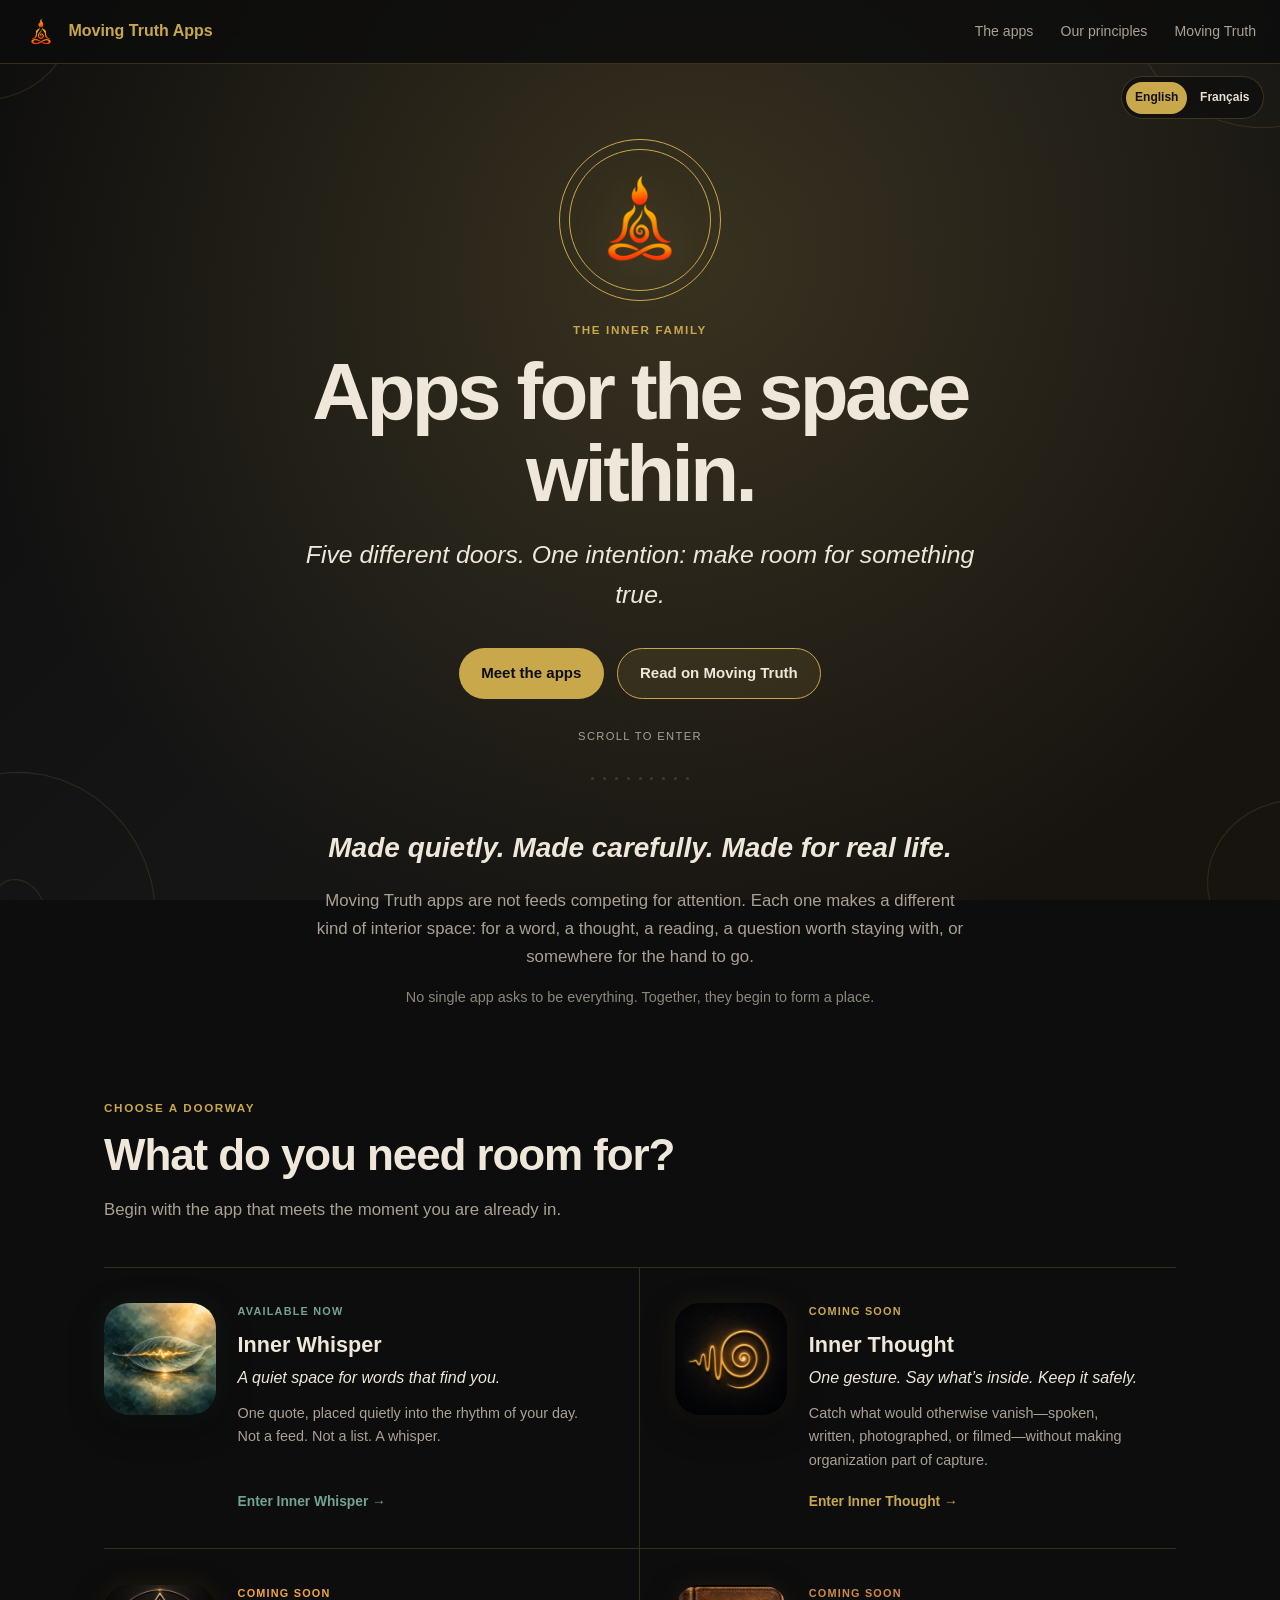
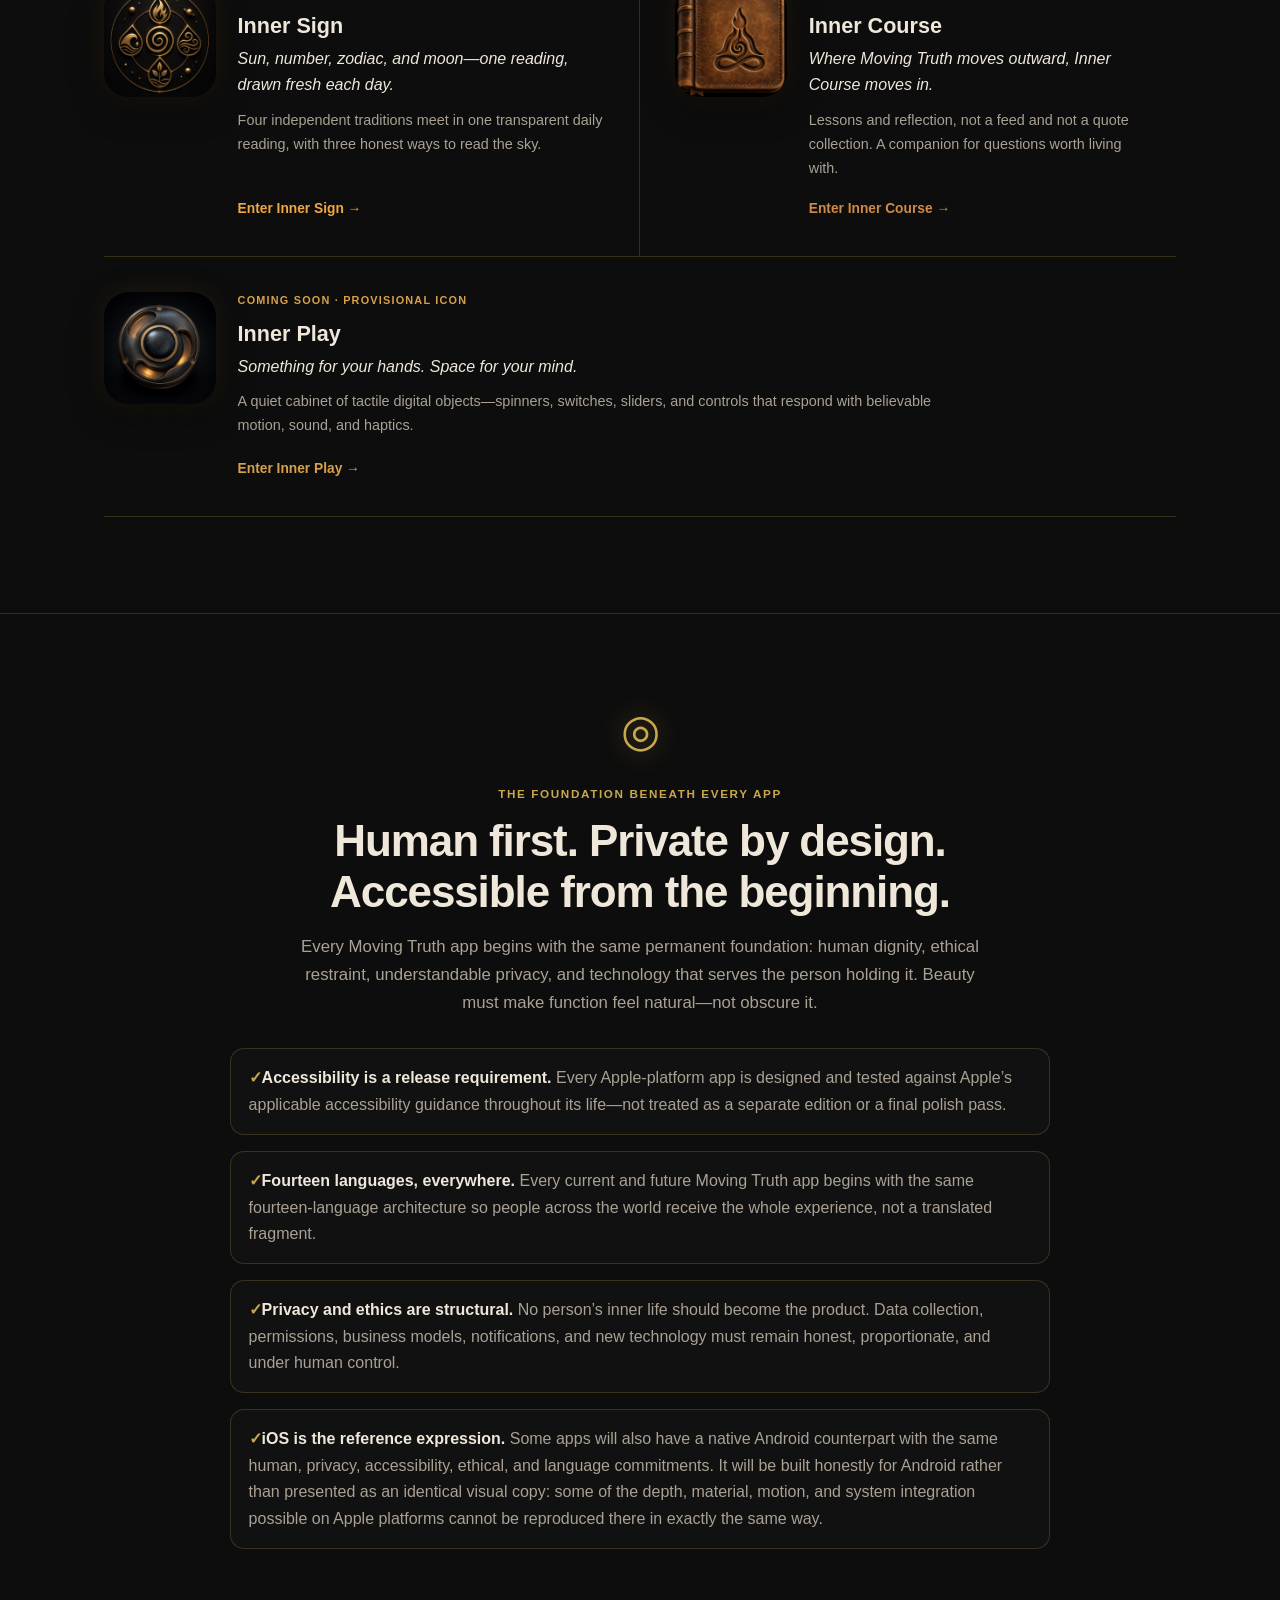
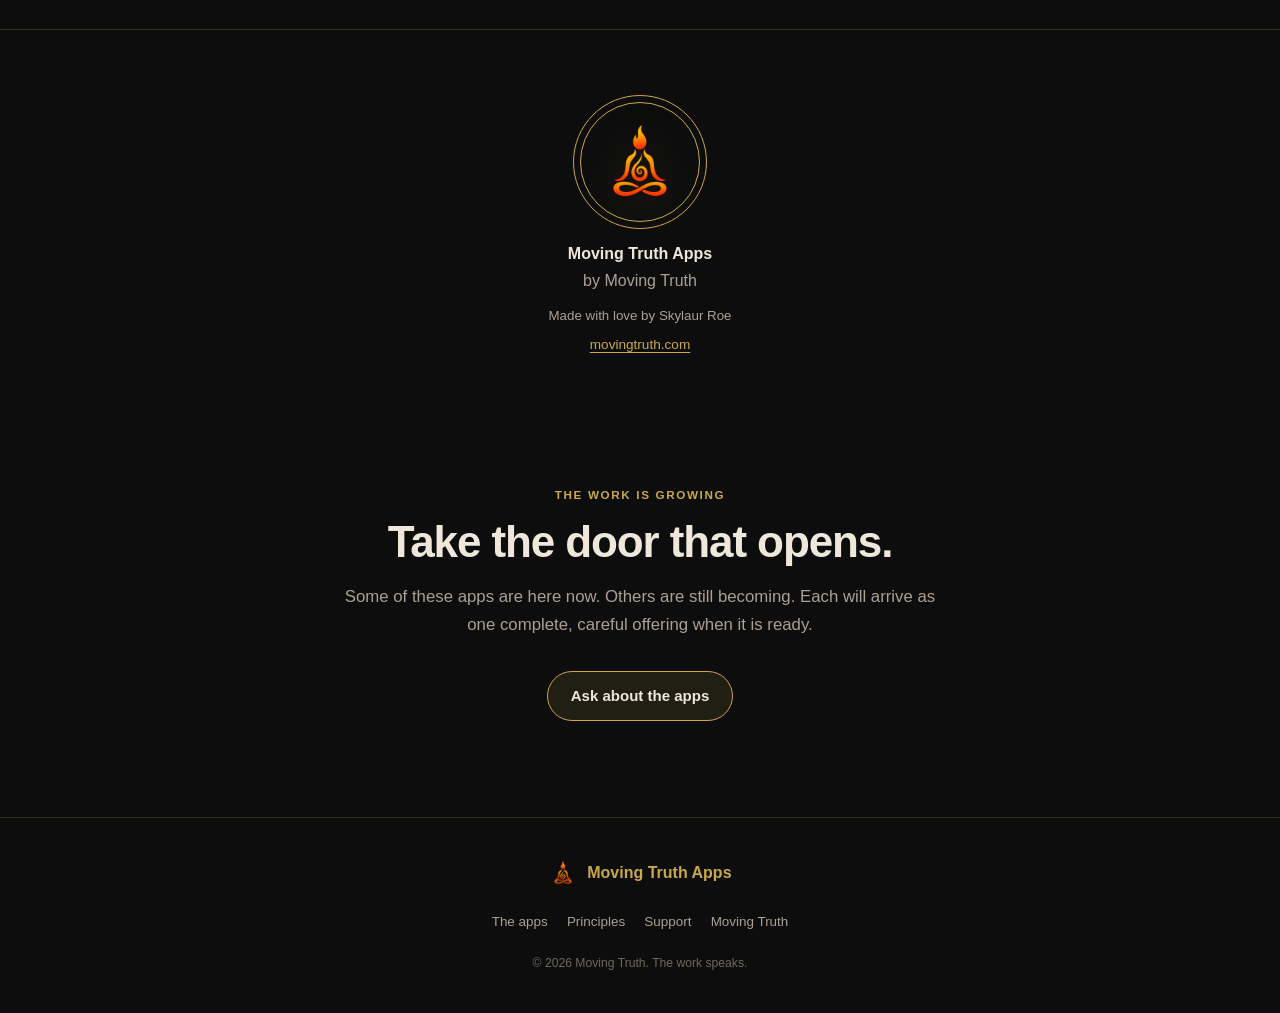
==== index.html @ 5ca853de "Move the language selector below navigation - remove the redundant visible Language label - place th" ====
<!DOCTYPE html>
<html lang="en">
<head>
  <meta charset="UTF-8">
  <meta name="viewport" content="width=device-width, initial-scale=1.0">
  <meta name="theme-color" content="#0D0D0D">
  <meta name="description" content="The Inner family of apps by Moving Truth: quiet, private, accessible spaces for reflection, creativity, perspective, sensory play, and self-knowledge.">
  <meta property="og:title" content="Moving Truth Apps">
  <meta property="og:description" content="Made for the space within.">
  <meta property="og:type" content="website">
  <meta property="og:url" content="https://apps.movingtruth.com/">
  <meta property="og:image" content="https://apps.movingtruth.com/assets/moving-truth-logo.png">
  <meta name="twitter:card" content="summary">
  <title>Moving Truth Apps — Made for the space within</title>
  <link rel="icon" type="image/png" href="assets/moving-truth-logo.png">
  <link rel="apple-touch-icon" href="assets/moving-truth-logo.png">
  <link rel="stylesheet" href="styles.css">
  <script src="site.js" defer></script>





















<!-- family-localization-meta:start -->
<link rel="canonical" href="https://apps.movingtruth.com/">
<link rel="alternate" hreflang="en" href="https://apps.movingtruth.com/">
<link rel="alternate" hreflang="fr" href="https://apps.movingtruth.com/fr/">
<link rel="alternate" hreflang="x-default" href="https://apps.movingtruth.com/">
<!-- family-localization-meta:end -->

<!-- family-localization-style:start -->
<style>
  .family-language{position:absolute;z-index:900;inset-block-start:4.75rem;inset-inline-end:1rem;display:flex;align-items:center;gap:.25rem;padding:.3rem;border:1px solid rgba(201,168,76,.24);border-radius:999px;background:rgba(13,13,13,.72);color:#e8e0d0;font:600 .75rem/1.2 -apple-system,BlinkMacSystemFont,"Segoe UI",sans-serif;backdrop-filter:blur(12px)}
  .family-language a{min-block-size:2rem;display:inline-flex;align-items:center;padding:0 .55rem;border-radius:999px;color:inherit;text-decoration:none}
  .family-language a:hover,.family-language a:focus-visible{background:rgba(201,168,76,.16);outline:2px solid transparent}
  .family-language a[aria-current="page"]{background:#c9a84c;color:#111}
  .language-suggestion{position:fixed;z-index:1100;inset-inline:50%;inset-block-end:1rem;transform:translateX(-50%);inline-size:min(calc(100% - 2rem),42rem);display:flex;align-items:center;justify-content:center;gap:.7rem;flex-wrap:wrap;padding:.8rem 1rem;border:1px solid rgba(201,168,76,.42);border-radius:16px;background:rgba(13,13,13,.96);color:#e8e0d0;font:600 .88rem/1.4 -apple-system,BlinkMacSystemFont,"Segoe UI",sans-serif;box-shadow:0 16px 45px rgba(0,0,0,.42);backdrop-filter:blur(16px)}
  .language-suggestion p{margin:0;color:#e8e0d0}
  .language-suggestion a,.language-suggestion button{min-block-size:2.35rem;display:inline-flex;align-items:center;padding:0 .8rem;border:1px solid rgba(201,168,76,.5);border-radius:999px;background:transparent;color:#e8e0d0;font:inherit;text-decoration:none;cursor:pointer}
  .language-suggestion a{background:#c9a84c;color:#111}
  .language-suggestion a:focus-visible,.language-suggestion button:focus-visible{outline:2px solid #f1d47a;outline-offset:2px}
  @media (max-width:700px){.family-language{inset-block-start:4.8rem;inset-inline-end:.75rem}}
</style>
<!-- family-localization-style:end -->
<!-- family-localization-script:start -->
<script src="localization/language-preference.js" defer></script>
<!-- family-localization-script:end -->
</head>
<body>
<!-- family-localization:start -->
<nav class="family-language" aria-label="Language">
  <a href="https://apps.movingtruth.com/" lang="en" data-language-choice="en" aria-current="page">English</a>
  <a href="https://apps.movingtruth.com/fr/" lang="fr" data-language-choice="fr">Français</a>
</nav>
<!-- family-localization:end -->
  <a class="skip-link" href="#main-content">Skip to main content</a>

  <div class="living-canvas" aria-hidden="true">
    <div class="living-canvas__gradient"></div>
    <div class="living-canvas__glow"></div>
    <div class="living-canvas__motes" id="motes"></div>
    <svg class="living-canvas__corners" id="corner-spirals"></svg>
  </div>

  <header class="site-nav" role="banner">
    <a class="site-nav__brand" href="#top" aria-label="Moving Truth Apps home">
      <img src="assets/moving-truth-logo.png" alt="">
      <span>Moving Truth Apps</span>
    </a>
    <button class="site-nav__toggle" type="button" aria-expanded="false" aria-controls="site-links">
      <span class="sr-only">Open navigation</span>
      <span aria-hidden="true"></span><span aria-hidden="true"></span><span aria-hidden="true"></span>
    </button>
    <nav aria-label="Main navigation">
      <ul class="site-nav__links" id="site-links">
        <li><a href="#apps">The apps</a></li>
        <li><a href="#principles">Our principles</a></li>
        <li><a href="https://movingtruth.com">Moving Truth</a></li>
      </ul>
    </nav>
  </header>

  <main id="main-content">
    <section class="hero hero--hub" id="top" aria-labelledby="hero-title">
      <a class="hero__mark" href="https://movingtruth.com" aria-label="Visit Moving Truth">
        <img src="assets/moving-truth-logo.png" alt="Moving Truth logo">
      </a>
      <span class="hero__eyebrow">The Inner family</span>
      <h1 class="hero__name" id="hero-title">Apps for the space within.</h1>
      <p class="hero__promise">Five different doors. One intention: make room for something true.</p>
      <div class="hero__actions">
        <a class="button button--solid" href="#apps">Meet the apps</a>
        <a class="button button--outline" href="https://movingtruth.com/apps/">Read on Moving Truth</a>
      </div>
      <p class="hero__scroll" aria-hidden="true">scroll to enter</p>
    </section>

    <div class="dot-row" aria-hidden="true">
      <span></span><span></span><span></span><span></span><span></span><span></span><span></span><span></span><span></span>
    </div>

    <section class="intro" aria-labelledby="family-title">
      <h2 id="family-title">Made quietly. Made carefully. Made for real life.</h2>
      <p>Moving Truth apps are not feeds competing for attention. Each one makes a different kind of interior space: for a word, a thought, a reading, a question worth staying with, or somewhere for the hand to go.</p>
      <p class="intro__trust">No single app asks to be everything. Together, they begin to form a place.</p>
    </section>

    <section class="app-family" id="apps" aria-labelledby="apps-title">
      <div class="section-heading">
        <span class="eyebrow">Choose a doorway</span>
        <h2 id="apps-title">What do you need room for?</h2>
        <p>Begin with the app that meets the moment you are already in.</p>
      </div>

      <div class="app-grid">
        <a class="app-card" style="--card-rgb: 113, 164, 151" href="https://inner-whisper.movingtruth.com">
          <img class="app-card__icon" src="assets/inner-whisper.png" alt="Inner Whisper app icon: a luminous leaf holding a golden waveform">
          <div class="app-card__body">
            <span class="app-card__status">Available now</span>
            <h3>Inner Whisper</h3>
            <p class="app-card__tagline">A quiet space for words that find you.</p>
            <p class="app-card__copy">One quote, placed quietly into the rhythm of your day. Not a feed. Not a list. A whisper.</p>
            <span class="app-card__cta">Enter Inner Whisper →</span>
          </div>
        </a>

        <a class="app-card" style="--card-rgb: 201, 168, 76" href="https://inner-thought.movingtruth.com">
          <img class="app-card__icon" src="assets/inner-thought.png" alt="Inner Thought app icon: a golden waveform flowing into a spiral">
          <div class="app-card__body">
            <span class="app-card__status">Coming soon</span>
            <h3>Inner Thought</h3>
            <p class="app-card__tagline">One gesture. Say what&rsquo;s inside. Keep it safely.</p>
            <p class="app-card__copy">Catch what would otherwise vanish—spoken, written, photographed, or filmed—without making organization part of capture.</p>
            <span class="app-card__cta">Enter Inner Thought →</span>
          </div>
        </a>

        <a class="app-card" style="--card-rgb: 242, 166, 67" href="https://inner-sign.movingtruth.com">
          <img class="app-card__icon" src="assets/inner-sign.png" alt="Inner Sign app icon: four golden elemental symbols surrounding a central spiral on a dark field">
          <div class="app-card__body">
            <span class="app-card__status">Coming soon</span>
            <h3>Inner Sign</h3>
            <p class="app-card__tagline">Sun, number, zodiac, and moon—one reading, drawn fresh each day.</p>
            <p class="app-card__copy">Four independent traditions meet in one transparent daily reading, with three honest ways to read the sky.</p>
            <span class="app-card__cta">Enter Inner Sign →</span>
          </div>
        </a>

        <a class="app-card" style="--card-rgb: 207, 138, 71" href="https://inner-course.movingtruth.com">
          <img class="app-card__icon" src="assets/inner-course.png" alt="Inner Course app icon: a worn leather book embossed with the Moving Truth symbol">
          <div class="app-card__body">
            <span class="app-card__status">Coming soon</span>
            <h3>Inner Course</h3>
            <p class="app-card__tagline">Where Moving Truth moves outward, Inner Course moves in.</p>
            <p class="app-card__copy">Lessons and reflection, not a feed and not a quote collection. A companion for questions worth living with.</p>
            <span class="app-card__cta">Enter Inner Course →</span>
          </div>
        </a>

        <a class="app-card" style="--card-rgb: 215, 161, 75" href="https://inner-play.movingtruth.com">
          <img class="app-card__icon" src="assets/inner-play-placeholder.png" alt="Provisional Inner Play icon: a dark metal kinetic dial glowing warmly from within">
          <div class="app-card__body">
            <span class="app-card__status">Coming soon · provisional icon</span>
            <h3>Inner Play</h3>
            <p class="app-card__tagline">Something for your hands. Space for your mind.</p>
            <p class="app-card__copy">A quiet cabinet of tactile digital objects—spinners, switches, sliders, and controls that respond with believable motion, sound, and haptics.</p>
            <span class="app-card__cta">Enter Inner Play →</span>
          </div>
        </a>
      </div>
    </section>

    <section class="statement statement--bordered" id="principles" aria-labelledby="principles-title">
      <span class="statement__symbol" aria-hidden="true">◎</span>
      <span class="eyebrow">The foundation beneath every app</span>
      <h2 id="principles-title">Human first. Private by design. Accessible from the beginning.</h2>
      <p>Every Moving Truth app begins with the same permanent foundation: human dignity, ethical restraint, understandable privacy, and technology that serves the person holding it. Beauty must make function feel natural—not obscure it.</p>
      <ul class="truth-list commitment-list">
        <li><strong>Accessibility is a release requirement.</strong> Every Apple-platform app is designed and tested against Apple&rsquo;s applicable accessibility guidance throughout its life—not treated as a separate edition or a final polish pass.</li>
        <li><strong>Fourteen languages, everywhere.</strong> Every current and future Moving Truth app begins with the same fourteen-language architecture so people across the world receive the whole experience, not a translated fragment.</li>
        <li><strong>Privacy and ethics are structural.</strong> No person&rsquo;s inner life should become the product. Data collection, permissions, business models, notifications, and new technology must remain honest, proportionate, and under human control.</li>
        <li><strong>iOS is the reference expression.</strong> Some apps will also have a native Android counterpart with the same human, privacy, accessibility, ethical, and language commitments. It will be built honestly for Android rather than presented as an identical visual copy: some of the depth, material, motion, and system integration possible on Apple platforms cannot be reproduced there in exactly the same way.</li>
      </ul>
    </section>

    <section class="moving-truth" aria-label="About Moving Truth">
      <a class="moving-truth__ring" href="https://movingtruth.com" aria-label="Moving Truth. Opens movingtruth.com">
        <img src="assets/moving-truth-logo.png" alt="Moving Truth logo">
      </a>
      <strong>Moving Truth Apps</strong>
      <span>by Moving Truth</span>
      <small>Made with love by Skylaur Roe</small>
      <a href="https://movingtruth.com">movingtruth.com</a>
    </section>

    <section class="closing" aria-labelledby="closing-title">
      <span class="eyebrow">The work is growing</span>
      <h2 id="closing-title">Take the door that opens.</h2>
      <p>Some of these apps are here now. Others are still becoming. Each will arrive as one complete, careful offering when it is ready.</p>
      <a class="button button--outline" href="mailto:support@movingtruth.com?subject=Moving%20Truth%20Apps">Ask about the apps</a>
    </section>
  </main>

  <footer>
    <div class="footer__brand"><img src="assets/moving-truth-logo.png" alt=""><strong>Moving Truth Apps</strong></div>
    <nav aria-label="Footer navigation">
      <ul>
        <li><a href="#apps">The apps</a></li>
        <li><a href="#principles">Principles</a></li>
        <li><a href="mailto:support@movingtruth.com">Support</a></li>
        <li><a href="https://movingtruth.com">Moving Truth</a></li>
      </ul>
    </nav>
    <p>&copy; 2026 Moving Truth. The work speaks.</p>
  </footer>
</body>
</html>
---- styles.css ----
*, *::before, *::after { box-sizing: border-box; margin: 0; padding: 0; }

:root {
  color-scheme: dark;
  --bg: #0d0d0d;
  --bg-warm: #17130e;
  --gold: #c9a84c;
  --gold-dim: #9a7a30;
  --cream: #eee7da;
  --taupe: #aaa194;
  --separator: rgba(201, 168, 76, 0.22);
  --content: 700px;
  --wide: 1120px;
  --accent: var(--gold);
  --accent-rgb: 201, 168, 76;
}

html { scroll-behavior: smooth; }
body {
  min-height: 100%;
  overflow-x: hidden;
  background: var(--bg);
  color: var(--cream);
  font-family: -apple-system, BlinkMacSystemFont, "Segoe UI", sans-serif;
  line-height: 1.65;
  -webkit-font-smoothing: antialiased;
}
body.sign { --accent: #f2a643; --accent-rgb: 242, 166, 67; --bg-warm: #101729; --separator: rgba(242, 166, 67, 0.24); }
body.course { --accent: #cf8a47; --accent-rgb: 207, 138, 71; --bg-warm: #24150d; --separator: rgba(207, 138, 71, 0.25); }

a { color: var(--accent); text-underline-offset: .2em; }
a:hover { color: var(--cream); }
a:focus-visible, button:focus-visible { outline: 3px solid var(--accent); outline-offset: 5px; }
img { max-width: 100%; }
.sr-only { position: absolute; width: 1px; height: 1px; overflow: hidden; clip: rect(0, 0, 0, 0); clip-path: inset(50%); white-space: nowrap; }
.skip-link { position: fixed; z-index: 1000; left: 1rem; top: -5rem; padding: .7rem 1rem; background: var(--cream); color: var(--bg); border-radius: .5rem; }
.skip-link:focus { top: 1rem; }

.living-canvas { position: fixed; inset: 0; z-index: -1; overflow: hidden; background: var(--bg); }
.living-canvas__gradient { position: absolute; inset: 0; background: linear-gradient(135deg, var(--bg), #151515 48%, var(--bg-warm)); }
.living-canvas__glow { position: absolute; inset: -20%; background: radial-gradient(circle at 52% 34%, rgba(var(--accent-rgb), .2), transparent 58%); animation: breathe 7s ease-in-out infinite; }
.living-canvas__motes { position: absolute; inset: 0; }
.mote { position: absolute; bottom: -5%; border-radius: 50%; background: var(--accent); animation: rise linear infinite; }
.living-canvas__corners { position: absolute; inset: 0; width: 100%; height: 100%; }
.living-canvas__corners path { fill: none; stroke: var(--accent); stroke-width: 1.1; stroke-linecap: round; opacity: .15; }
@keyframes breathe { 0%,100% { opacity: .48; transform: scale(.98); } 50% { opacity: 1; transform: scale(1.03); } }
@keyframes rise { 0% { transform: translateY(0); opacity: 0; } 10%,85% { opacity: var(--mote-opacity); } 100% { transform: translateY(-120vh); opacity: 0; } }
@keyframes appear { from { opacity: 0; transform: translateY(18px); } to { opacity: 1; transform: none; } }

.site-nav { position: sticky; top: 0; z-index: 100; display: flex; align-items: center; justify-content: space-between; min-height: 64px; padding: .75rem 1.5rem; background: rgba(13,13,13,.84); backdrop-filter: blur(16px); -webkit-backdrop-filter: blur(16px); border-bottom: 1px solid var(--separator); }
.site-nav__brand { display: flex; align-items: center; gap: .65rem; color: var(--accent); font-weight: 700; text-decoration: none; }
.site-nav__brand img { width: 34px; height: 34px; border-radius: 8px; object-fit: cover; }
.site-nav__links { display: flex; gap: 1.7rem; list-style: none; }
.site-nav__links a { color: var(--taupe); font-size: .88rem; text-decoration: none; }
.site-nav__toggle { display: none; width: 44px; height: 44px; background: transparent; border: 0; align-items: center; justify-content: center; flex-direction: column; gap: 5px; }
.site-nav__toggle > span:not(.sr-only) { width: 23px; height: 2px; border-radius: 2px; background: var(--cream); }

.hero { min-height: calc(100svh - 64px); display: flex; flex-direction: column; align-items: center; justify-content: center; padding: 5rem 1.5rem 4rem; text-align: center; position: relative; }
.hero--hub { min-height: 78svh; }
.hero__mark { position: relative; width: 146px; height: 146px; display: grid; place-items: center; margin-bottom: 1.7rem; border-radius: 50%; }
.hero__mark::before, .hero__mark::after { content: ""; position: absolute; border-radius: 50%; border: 1.5px solid var(--accent); animation: ring 5.85s ease-in-out infinite; }
.hero__mark::before { inset: -8px; }
.hero__mark::after { inset: 2px; animation-delay: -.7s; }
.hero__mark img { width: 112px; height: 112px; object-fit: contain; filter: drop-shadow(0 8px 24px rgba(var(--accent-rgb), .2)); }
.hero__icon-wrap { width: 184px; height: 184px; display: grid; place-items: center; position: relative; margin-bottom: 1.7rem; }
.hero__icon-glow { position: absolute; inset: -14px; border-radius: 50%; background: radial-gradient(circle, rgba(var(--accent-rgb), .4), transparent 68%); filter: blur(13px); animation: breathe 6.5s ease-in-out infinite; }
.hero__icon { position: relative; width: 164px; height: 164px; object-fit: cover; border-radius: 37px; box-shadow: 0 14px 48px rgba(0,0,0,.58); animation: breathe 6.5s ease-in-out infinite; }
.hero__eyebrow, .eyebrow { display: block; margin-bottom: .75rem; color: var(--accent); font-size: .73rem; font-weight: 750; letter-spacing: .14em; text-transform: uppercase; }
.hero__name { max-width: 900px; font-size: clamp(2.25rem, 7vw, 5rem); line-height: 1.02; letter-spacing: -.045em; font-weight: 760; animation: appear .8s ease both; }
.hero__name--product { font-size: clamp(1.65rem, 5vw, 2.25rem); letter-spacing: .27em; margin-left: .27em; text-transform: uppercase; }
.hero__promise { max-width: 680px; margin: 1.25rem auto 2rem; color: var(--cream); font-size: clamp(1.15rem, 3vw, 1.55rem); font-style: italic; }
.hero__intro { max-width: 700px; margin: 1.2rem auto 2rem; color: var(--taupe); font-size: 1.05rem; }
.hero__actions { display: flex; flex-wrap: wrap; justify-content: center; gap: .8rem; }
.hero__scroll { position: absolute; bottom: 1.3rem; color: var(--taupe); font-size: .7rem; letter-spacing: .12em; text-transform: uppercase; }
@keyframes ring { 0%,100% { opacity: .3; transform: scale(.98); } 50% { opacity: .88; transform: scale(1.03); } }

.button { min-height: 48px; display: inline-flex; align-items: center; justify-content: center; padding: .75rem 1.4rem; border-radius: 999px; font-size: .94rem; font-weight: 700; text-decoration: none; }
.button--solid { background: var(--accent); color: #0d0d0d; }
.button--outline { color: var(--cream); border: 1.5px solid var(--accent); background: rgba(var(--accent-rgb), .11); }
.button--quiet { cursor: default; background: color-mix(in srgb, var(--accent) 72%, #5b4a27); color: #0d0d0d; }

.dot-row { display: flex; justify-content: center; gap: .55rem; padding: .7rem 1.5rem 2.8rem; }
.dot-row span { width: 3px; height: 3px; border-radius: 50%; background: var(--separator); }
.intro { max-width: var(--content); margin: 0 auto; padding: 0 1.5rem 4.5rem; text-align: center; }
.intro h2 { margin-bottom: 1rem; font-size: clamp(1.35rem, 3vw, 1.75rem); font-style: italic; font-weight: 580; }
.intro p { color: var(--taupe); font-size: 1.05rem; }
.intro__trust { margin-top: 1rem; font-size: .9rem !important; opacity: .82; }

.app-family { max-width: var(--wide); margin: 0 auto; padding: 1rem 1.5rem 6rem; }
.section-heading { max-width: 690px; margin-bottom: 2.7rem; }
.section-heading h2, .statement h2, .closing h2 { margin-bottom: 1rem; font-size: clamp(1.85rem, 5vw, 2.75rem); line-height: 1.16; letter-spacing: -.025em; }
.section-heading p, .statement > p, .closing p { color: var(--taupe); font-size: 1.05rem; }
.app-grid { display: grid; grid-template-columns: repeat(2, minmax(0, 1fr)); border-top: 1px solid var(--separator); }
.app-card { position: relative; display: grid; grid-template-columns: 112px 1fr; gap: 1.35rem; min-height: 260px; padding: 2.2rem 2.2rem 2.2rem 0; color: inherit; text-decoration: none; border-bottom: 1px solid var(--separator); transition: background .25s ease, transform .25s ease; }
.app-card:nth-child(odd) { border-right: 1px solid var(--separator); }
.app-card:nth-child(even) { padding-left: 2.2rem; }
.app-card:last-child:nth-child(odd) { grid-column: 1 / -1; border-right: 0; padding-right: 2.2rem; }
.app-card:last-child:nth-child(odd) .app-card__body { max-width: 720px; }
.app-card:hover { color: inherit; background: linear-gradient(120deg, rgba(var(--card-rgb), .1), transparent 72%); transform: translateY(-2px); }
.app-card__icon { width: 112px; height: 112px; border-radius: 25px; object-fit: cover; box-shadow: 0 10px 34px rgba(0,0,0,.46), 0 0 28px rgba(var(--card-rgb), .12); }
.app-card__body { display: flex; flex-direction: column; align-items: flex-start; }
.app-card__status { display: inline-flex; margin-bottom: .65rem; color: rgb(var(--card-rgb)); font-size: .68rem; font-weight: 800; letter-spacing: .11em; text-transform: uppercase; }
.app-card h3 { margin-bottom: .45rem; color: var(--cream); font-size: 1.35rem; line-height: 1.2; }
.app-card__tagline { margin-bottom: .65rem; color: var(--cream); font-style: italic; }
.app-card__copy { color: var(--taupe); font-size: .9rem; }
.app-card__cta { margin-top: auto; padding-top: 1.1rem; color: rgb(var(--card-rgb)); font-weight: 700; font-size: .86rem; }

.feature-flow { max-width: 880px; margin: 0 auto; padding: .5rem 1.5rem 4.5rem; }
.feature-flow__list { display: grid; grid-template-columns: repeat(5, 1fr); gap: 1.4rem; list-style: none; }
.feature-flow__list--four { grid-template-columns: repeat(4, 1fr); }
.feature-flow li { display: flex; flex-direction: column; align-items: center; gap: .65rem; text-align: center; }
.feature-flow li > span { display: grid; place-items: center; width: 56px; height: 56px; border-radius: 50%; color: var(--feature); font-size: 1.55rem; background: color-mix(in srgb, var(--feature) 14%, transparent); box-shadow: 0 0 20px color-mix(in srgb, var(--feature) 18%, transparent); }
.feature-flow strong { color: var(--taupe); font-size: .82rem; }

.statement { max-width: var(--content); margin: 0 auto; padding: 5rem 1.5rem; }
.statement--wide { max-width: var(--wide); }
.statement--bordered { max-width: none; border-block: 1px solid var(--separator); text-align: center; }
.statement--bordered > * { max-width: var(--content); margin-inline: auto; }
.statement__symbol { display: block; margin-bottom: 1rem; color: var(--accent); font-size: 2.8rem; text-shadow: 0 0 28px rgba(var(--accent-rgb), .46); }
.statement__note { margin-top: 1.2rem !important; font-size: .92rem !important; }
.truth-list { list-style: none; display: grid; gap: .75rem; margin-top: 2rem; }
.truth-list li { color: var(--taupe); }
.truth-list li::before { content: "✓"; color: var(--accent); font-weight: 800; margin-right: .7rem; }
.commitment-list { max-width: 820px; gap: 1rem; text-align: left; }
.commitment-list li { padding: 1rem 1.1rem; border: 1px solid var(--separator); border-radius: 14px; background: rgba(255,255,255,.018); line-height: 1.65; }
.commitment-list li::before { margin-inline-end: .45rem; margin-right: 0; }
.commitment-list strong { color: var(--cream); }
.capability-lines { display: grid; grid-template-columns: 1fr 1fr; margin-top: 2.5rem; border-top: 1px solid var(--separator); }
.capability-lines > div { display: flex; flex-direction: column; gap: .3rem; padding: 1.4rem 1rem 1.4rem 0; border-bottom: 1px solid var(--separator); }
.capability-lines > div:nth-child(odd) { border-right: 1px solid var(--separator); }
.capability-lines > div:nth-child(even) { padding-left: 1.4rem; }
.capability-lines strong { color: var(--cream); }
.capability-lines span { color: var(--taupe); font-size: .9rem; }
.step-line { display: grid; grid-template-columns: repeat(5, 1fr); margin-top: 2.5rem; border-block: 1px solid var(--separator); }
.step-line li { position: relative; min-height: 120px; display: flex; align-items: center; justify-content: center; padding: 1rem; color: var(--taupe); text-align: center; list-style: none; }
.step-line li:not(:last-child) { border-right: 1px solid var(--separator); }
.step-line li::after { content: ""; position: absolute; right: -3px; width: 5px; height: 5px; border-radius: 50%; background: var(--accent); }
.step-line li:last-child::after { display: none; }

.blessing { max-width: 660px; margin: 0 auto; padding: 2rem 1.5rem 4rem; text-align: center; }
.blessing h2 { margin-bottom: 1rem; font-size: 1.25rem; }
.blessing p { color: rgba(238,231,218,.84); font-style: italic; line-height: 1.9; }
.moving-truth { display: flex; flex-direction: column; align-items: center; padding: 4.5rem 1.5rem 3rem; text-align: center; }
.moving-truth__ring { position: relative; width: 120px; height: 120px; display: grid; place-items: center; margin-bottom: 1.2rem; border-radius: 50%; }
.moving-truth__ring::before, .moving-truth__ring::after { content: ""; position: absolute; border-radius: 50%; border: 1.5px solid var(--accent); animation: ring 5.85s ease-in-out infinite; }
.moving-truth__ring::before { inset: -7px; }
.moving-truth__ring::after { inset: 0; animation-delay: -.7s; }
.moving-truth__ring img { width: 94px; height: 94px; object-fit: contain; filter: drop-shadow(0 8px 22px rgba(var(--accent-rgb), .18)); }
.moving-truth > span, .moving-truth > small { color: var(--taupe); }
.moving-truth > small { margin-top: .7rem; }
.moving-truth > a:last-child { margin-top: .45rem; font-size: .85rem; }
.closing { max-width: 650px; margin: 0 auto; padding: 5rem 1.5rem 6rem; text-align: center; }
.closing p { margin-bottom: 2rem; }

footer { display: flex; flex-direction: column; align-items: center; gap: 1.2rem; padding: 2.5rem 1.5rem; border-top: 1px solid var(--separator); text-align: center; }
.footer__brand { display: flex; align-items: center; gap: .55rem; color: var(--accent); }
.footer__brand img { width: 30px; height: 30px; border-radius: 7px; object-fit: cover; }
footer ul { display: flex; flex-wrap: wrap; justify-content: center; gap: 1.2rem; list-style: none; }
footer a { color: var(--taupe); font-size: .84rem; text-decoration: none; }
footer p { color: var(--taupe); opacity: .62; font-size: .76rem; }

@media (max-width: 820px) {
  .app-grid { grid-template-columns: 1fr; }
  .app-card:nth-child(odd) { border-right: 0; }
  .app-card:nth-child(even) { padding-left: 0; }
  .step-line { grid-template-columns: 1fr; }
  .step-line li { min-height: auto; padding: 1.15rem; }
  .step-line li:not(:last-child) { border-right: 0; border-bottom: 1px solid var(--separator); }
  .step-line li::after { right: auto; bottom: -3px; }
}
@media (max-width: 700px) {
  .site-nav__toggle { display: flex; }
  .site-nav__links { display: none; position: absolute; inset: 64px 0 auto; flex-direction: column; gap: 0; padding: .6rem 0; background: rgba(13,13,13,.97); border-bottom: 1px solid var(--separator); }
  .site-nav__links[data-open="true"] { display: flex; }
  .site-nav__links a { display: block; min-height: 48px; padding: .8rem 1.5rem; }
  .feature-flow__list { grid-template-columns: repeat(2, 1fr); }
  .feature-flow__list--four { grid-template-columns: repeat(2, 1fr); }
  .feature-flow li:last-child { grid-column: 1 / -1; }
  .feature-flow__list--four li:last-child { grid-column: auto; }
  .hero__name { font-size: clamp(2.2rem, 13vw, 3.5rem); }
  .hero__name--product { font-size: clamp(1.45rem, 8vw, 2rem); }
}
@media (max-width: 540px) {
  .app-card { grid-template-columns: 82px 1fr; gap: 1rem; min-height: 0; padding: 1.7rem 0; }
  .app-card__icon { width: 82px; height: 82px; border-radius: 19px; }
  .capability-lines { grid-template-columns: 1fr; }
  .capability-lines > div:nth-child(odd) { border-right: 0; }
  .capability-lines > div:nth-child(even) { padding-left: 0; }
  .hero__icon-wrap { width: 156px; height: 156px; }
  .hero__icon { width: 142px; height: 142px; border-radius: 32px; }
}
@media (prefers-reduced-motion: reduce) {
  html { scroll-behavior: auto; }
  *, *::before, *::after { animation-duration: .01ms !important; animation-iteration-count: 1 !important; transition-duration: .01ms !important; }
  .mote { display: none; }
}
@media (prefers-contrast: more) {
  :root { --taupe: #ddd6ca; --separator: rgba(238,231,218,.52); --gold: #f0cf70; }
}
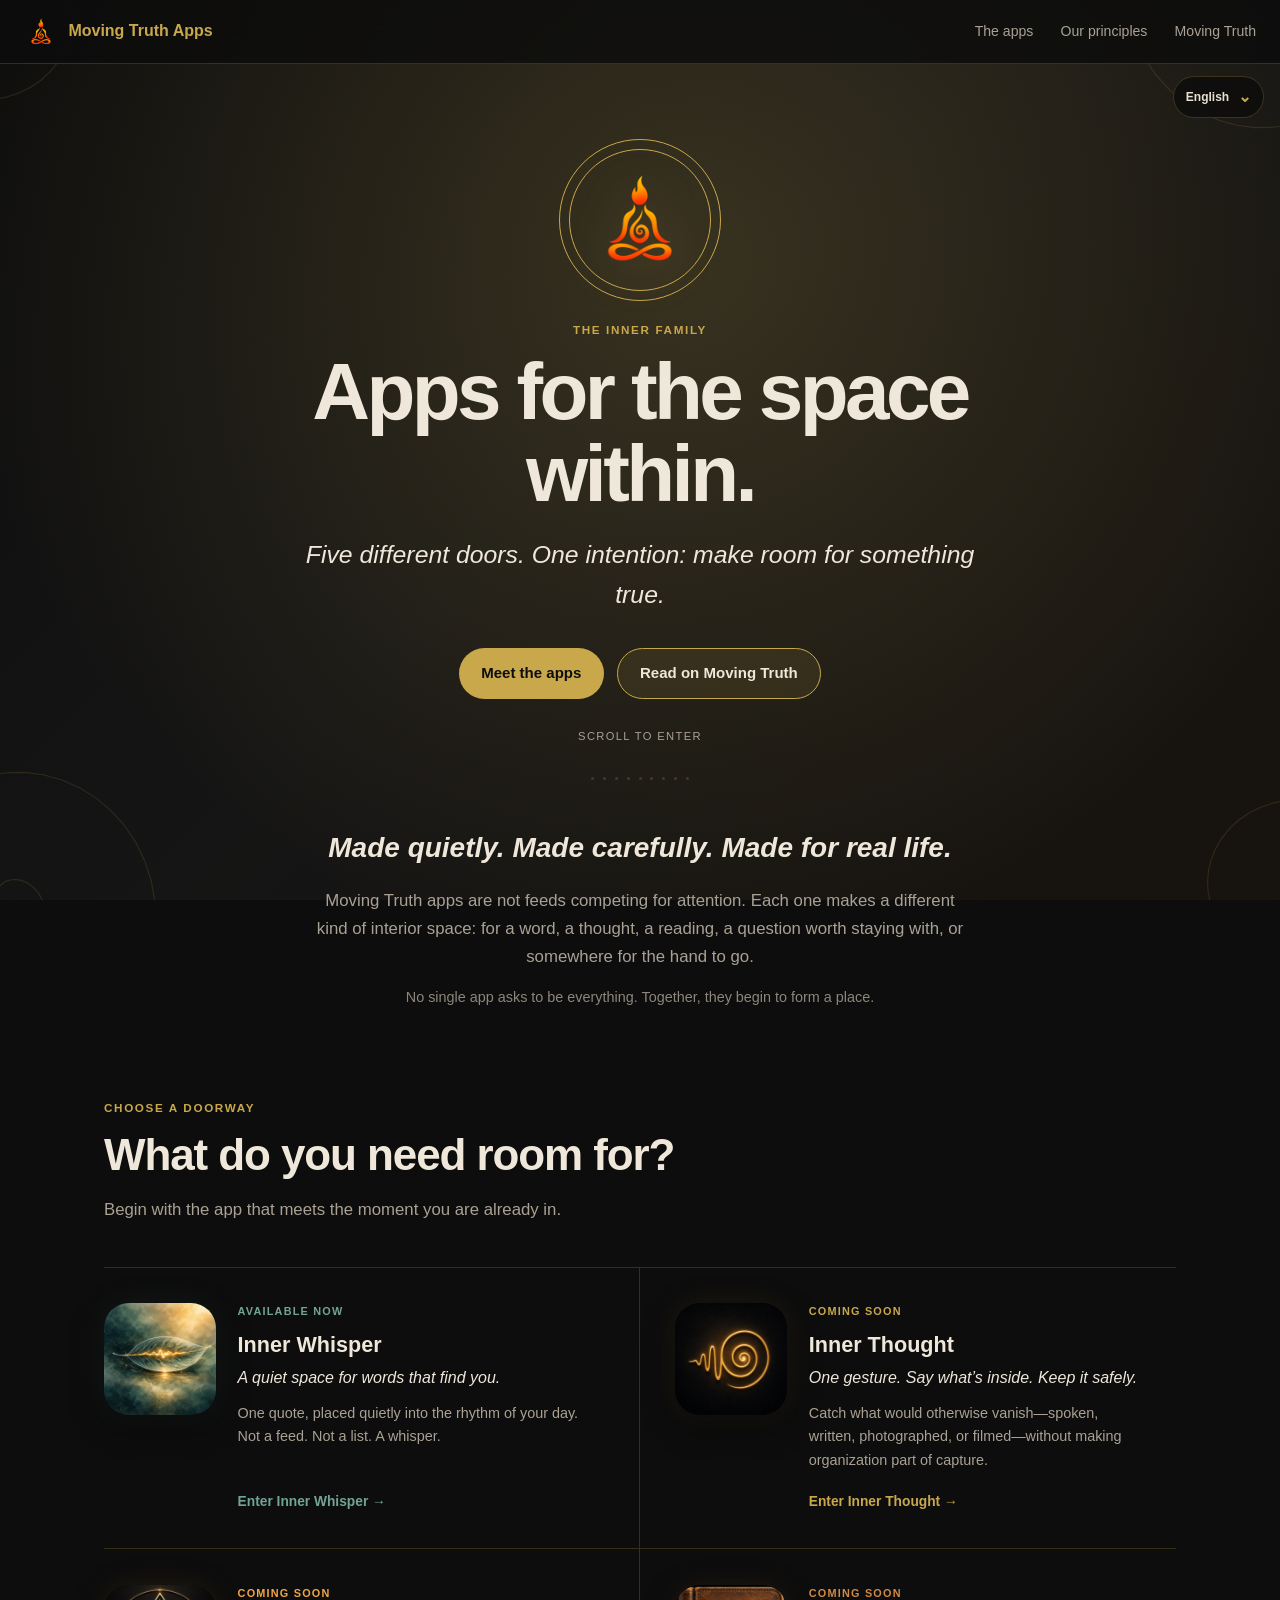
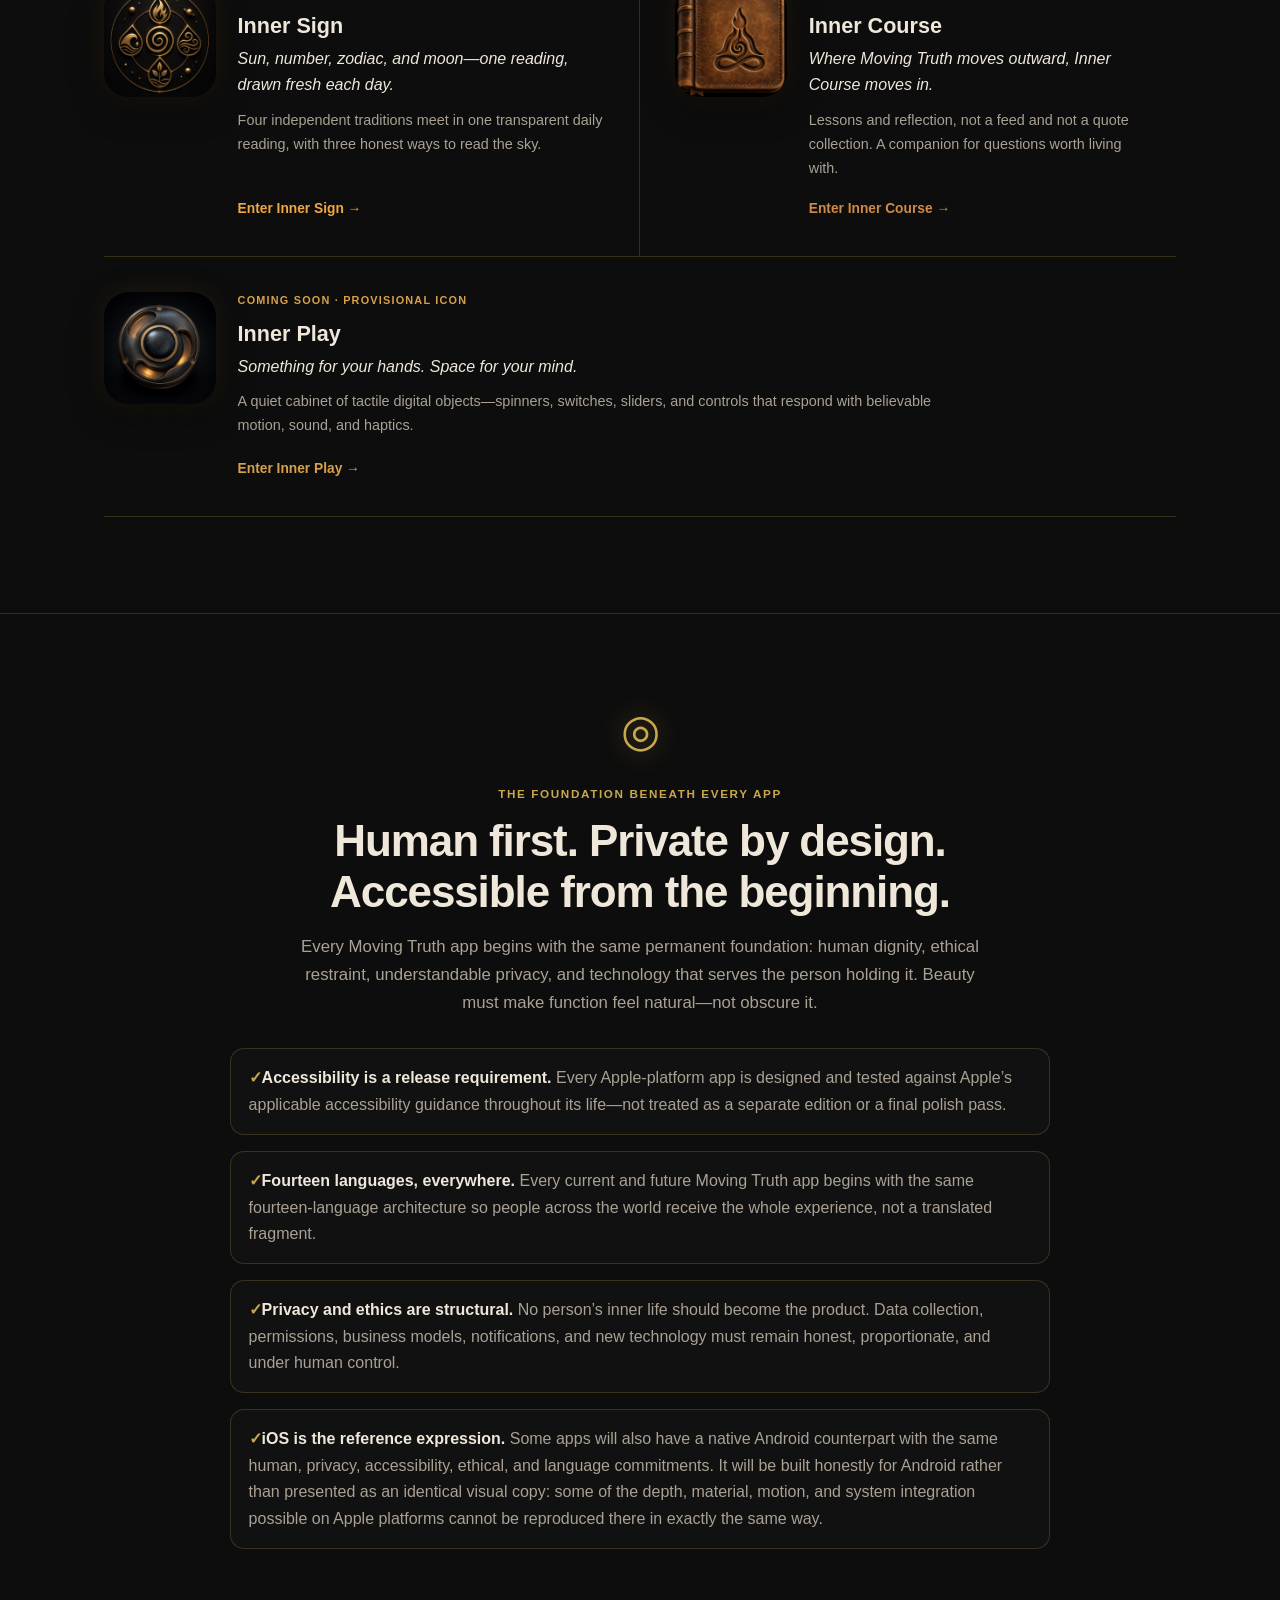
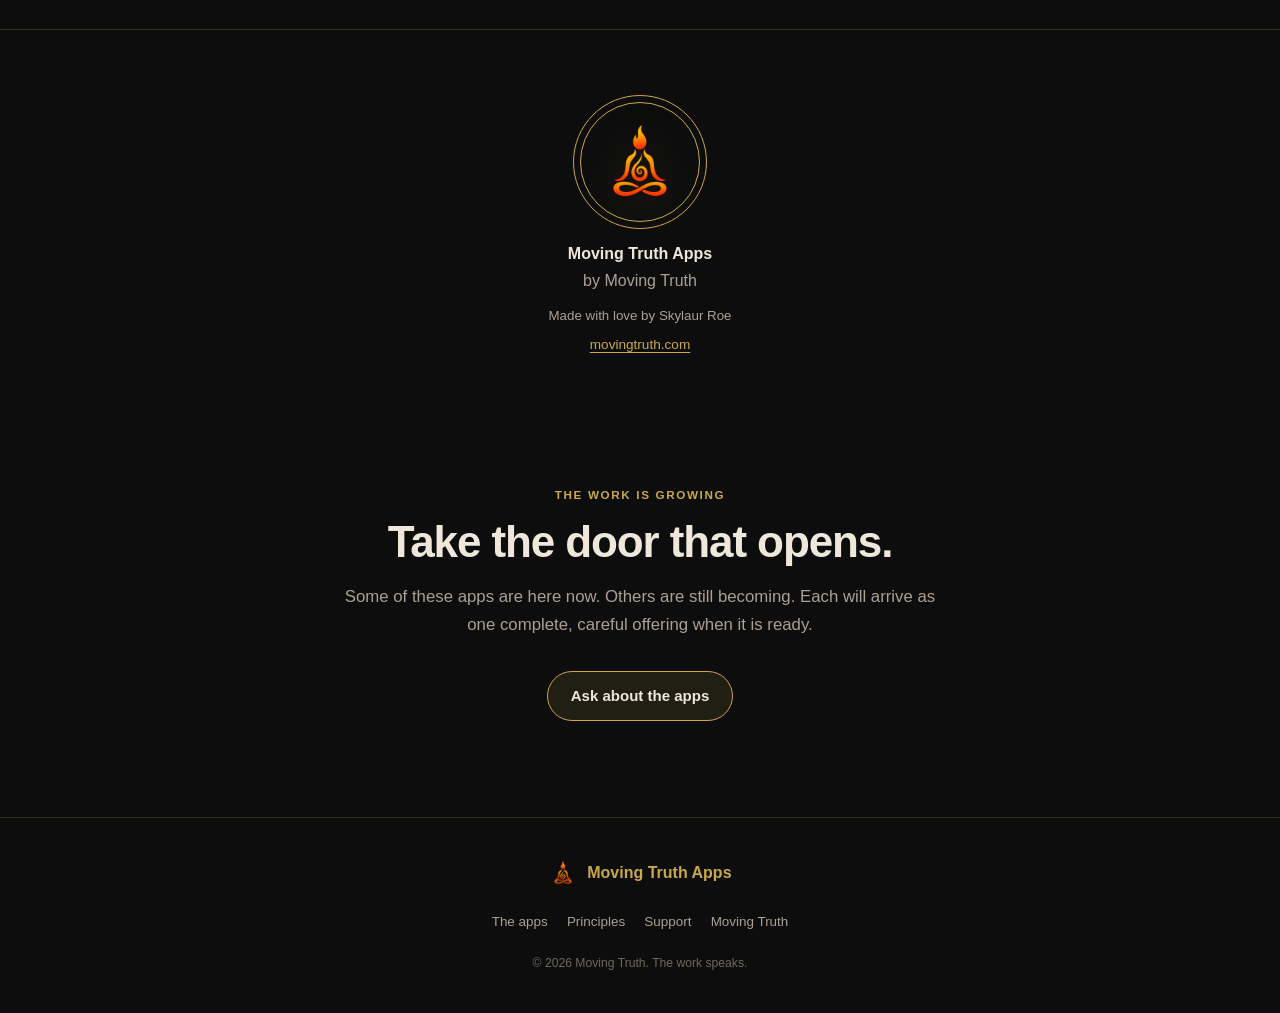
==== commit 88b8972d: "Add complete 14-language app-family localization Add meaning-first catalogs and generated pages for " ====
--- a/index.html
+++ b/index.html
@@ -37,17 +37,68 @@
 
 
 
+
+
+
+
+
+
+
+
+
+
+
+
+
+
+
+
+
+
+
+
+
+
+
+
+
+
+
+
+
+
+
+
 <!-- family-localization-meta:start -->
 <link rel="canonical" href="https://apps.movingtruth.com/">
 <link rel="alternate" hreflang="en" href="https://apps.movingtruth.com/">
 <link rel="alternate" hreflang="fr" href="https://apps.movingtruth.com/fr/">
+<link rel="alternate" hreflang="es" href="https://apps.movingtruth.com/es/">
+<link rel="alternate" hreflang="de" href="https://apps.movingtruth.com/de/">
+<link rel="alternate" hreflang="pt-BR" href="https://apps.movingtruth.com/pt-BR/">
+<link rel="alternate" hreflang="it" href="https://apps.movingtruth.com/it/">
+<link rel="alternate" hreflang="nl" href="https://apps.movingtruth.com/nl/">
+<link rel="alternate" hreflang="hi" href="https://apps.movingtruth.com/hi/">
+<link rel="alternate" hreflang="ar" href="https://apps.movingtruth.com/ar/">
+<link rel="alternate" hreflang="zh-Hans" href="https://apps.movingtruth.com/zh-Hans/">
+<link rel="alternate" hreflang="ja" href="https://apps.movingtruth.com/ja/">
+<link rel="alternate" hreflang="ko" href="https://apps.movingtruth.com/ko/">
+<link rel="alternate" hreflang="ru" href="https://apps.movingtruth.com/ru/">
+<link rel="alternate" hreflang="th" href="https://apps.movingtruth.com/th/">
 <link rel="alternate" hreflang="x-default" href="https://apps.movingtruth.com/">
 <!-- family-localization-meta:end -->
 
 <!-- family-localization-style:start -->
 <style>
-  .family-language{position:absolute;z-index:900;inset-block-start:4.75rem;inset-inline-end:1rem;display:flex;align-items:center;gap:.25rem;padding:.3rem;border:1px solid rgba(201,168,76,.24);border-radius:999px;background:rgba(13,13,13,.72);color:#e8e0d0;font:600 .75rem/1.2 -apple-system,BlinkMacSystemFont,"Segoe UI",sans-serif;backdrop-filter:blur(12px)}
-  .family-language a{min-block-size:2rem;display:inline-flex;align-items:center;padding:0 .55rem;border-radius:999px;color:inherit;text-decoration:none}
+  .family-language{position:absolute;z-index:900;inset-block-start:4.75rem;inset-inline-end:1rem;color:#e8e0d0;font:600 .75rem/1.2 -apple-system,BlinkMacSystemFont,"Segoe UI",sans-serif}
+  .family-language details{position:relative}
+  .family-language summary{min-block-size:2.6rem;display:flex;align-items:center;gap:.55rem;padding:.3rem .75rem;list-style:none;border:1px solid rgba(201,168,76,.24);border-radius:999px;background:rgba(13,13,13,.82);cursor:pointer;backdrop-filter:blur(12px)}
+  .family-language summary::-webkit-details-marker{display:none}
+  .family-language summary::after{content:"⌄";font-size:1rem;color:#c9a84c}
+  .family-language details[open] summary::after{transform:rotate(180deg)}
+  .family-language__label{position:absolute;inline-size:1px;block-size:1px;padding:0;margin:-1px;overflow:hidden;clip:rect(0,0,0,0);white-space:nowrap;border:0}
+  .family-language__menu{position:absolute;inset-block-start:calc(100% + .45rem);inset-inline-end:0;min-inline-size:12rem;max-block-size:min(65vh,28rem);overflow:auto;display:grid;gap:.2rem;padding:.4rem;border:1px solid rgba(201,168,76,.24);border-radius:16px;background:rgba(13,13,13,.97);box-shadow:0 16px 45px rgba(0,0,0,.42);backdrop-filter:blur(16px)}
+  .family-language a{min-block-size:2.5rem;display:flex;align-items:center;padding:0 .7rem;border-radius:10px;color:inherit;text-decoration:none;white-space:nowrap}
   .family-language a:hover,.family-language a:focus-visible{background:rgba(201,168,76,.16);outline:2px solid transparent}
   .family-language a[aria-current="page"]{background:#c9a84c;color:#111}
   .language-suggestion{position:fixed;z-index:1100;inset-inline:50%;inset-block-end:1rem;transform:translateX(-50%);inline-size:min(calc(100% - 2rem),42rem);display:flex;align-items:center;justify-content:center;gap:.7rem;flex-wrap:wrap;padding:.8rem 1rem;border:1px solid rgba(201,168,76,.42);border-radius:16px;background:rgba(13,13,13,.96);color:#e8e0d0;font:600 .88rem/1.4 -apple-system,BlinkMacSystemFont,"Segoe UI",sans-serif;box-shadow:0 16px 45px rgba(0,0,0,.42);backdrop-filter:blur(16px)}
@@ -64,10 +115,27 @@
 </head>
 <body>
 <!-- family-localization:start -->
-<nav class="family-language" aria-label="Language">
+<div class="family-language">
+<details>
+<summary><span class="family-language__label">Language</span><span>English</span></summary>
+<nav class="family-language__menu" aria-label="Language">
   <a href="https://apps.movingtruth.com/" lang="en" data-language-choice="en" aria-current="page">English</a>
   <a href="https://apps.movingtruth.com/fr/" lang="fr" data-language-choice="fr">Français</a>
+  <a href="https://apps.movingtruth.com/es/" lang="es" data-language-choice="es">Español</a>
+  <a href="https://apps.movingtruth.com/de/" lang="de" data-language-choice="de">Deutsch</a>
+  <a href="https://apps.movingtruth.com/pt-BR/" lang="pt-BR" data-language-choice="pt-BR">Português (Brasil)</a>
+  <a href="https://apps.movingtruth.com/it/" lang="it" data-language-choice="it">Italiano</a>
+  <a href="https://apps.movingtruth.com/nl/" lang="nl" data-language-choice="nl">Nederlands</a>
+  <a href="https://apps.movingtruth.com/hi/" lang="hi" data-language-choice="hi">हिन्दी</a>
+  <a href="https://apps.movingtruth.com/ar/" lang="ar" data-language-choice="ar">العربية</a>
+  <a href="https://apps.movingtruth.com/zh-Hans/" lang="zh-Hans" data-language-choice="zh-Hans">简体中文</a>
+  <a href="https://apps.movingtruth.com/ja/" lang="ja" data-language-choice="ja">日本語</a>
+  <a href="https://apps.movingtruth.com/ko/" lang="ko" data-language-choice="ko">한국어</a>
+  <a href="https://apps.movingtruth.com/ru/" lang="ru" data-language-choice="ru">Русский</a>
+  <a href="https://apps.movingtruth.com/th/" lang="th" data-language-choice="th">ไทย</a>
 </nav>
+</details>
+</div>
 <!-- family-localization:end -->
   <a class="skip-link" href="#main-content">Skip to main content</a>
 
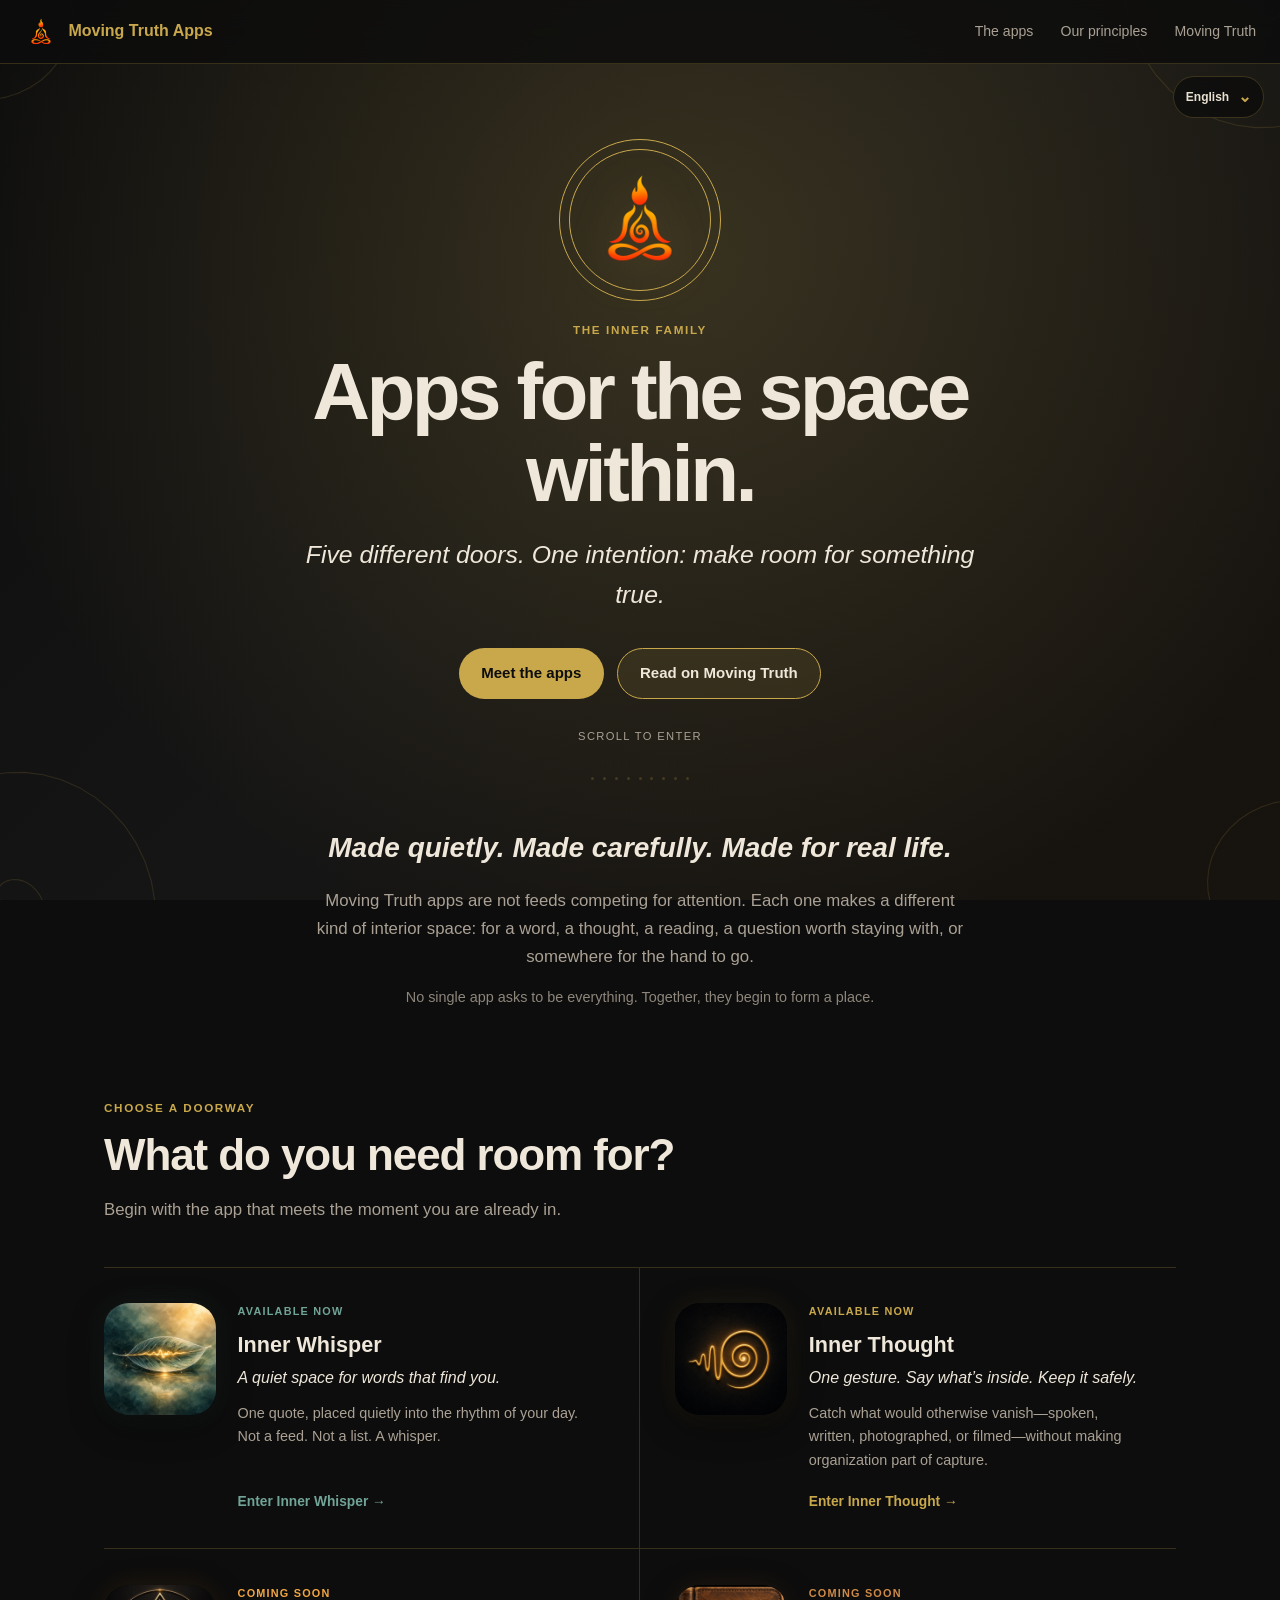
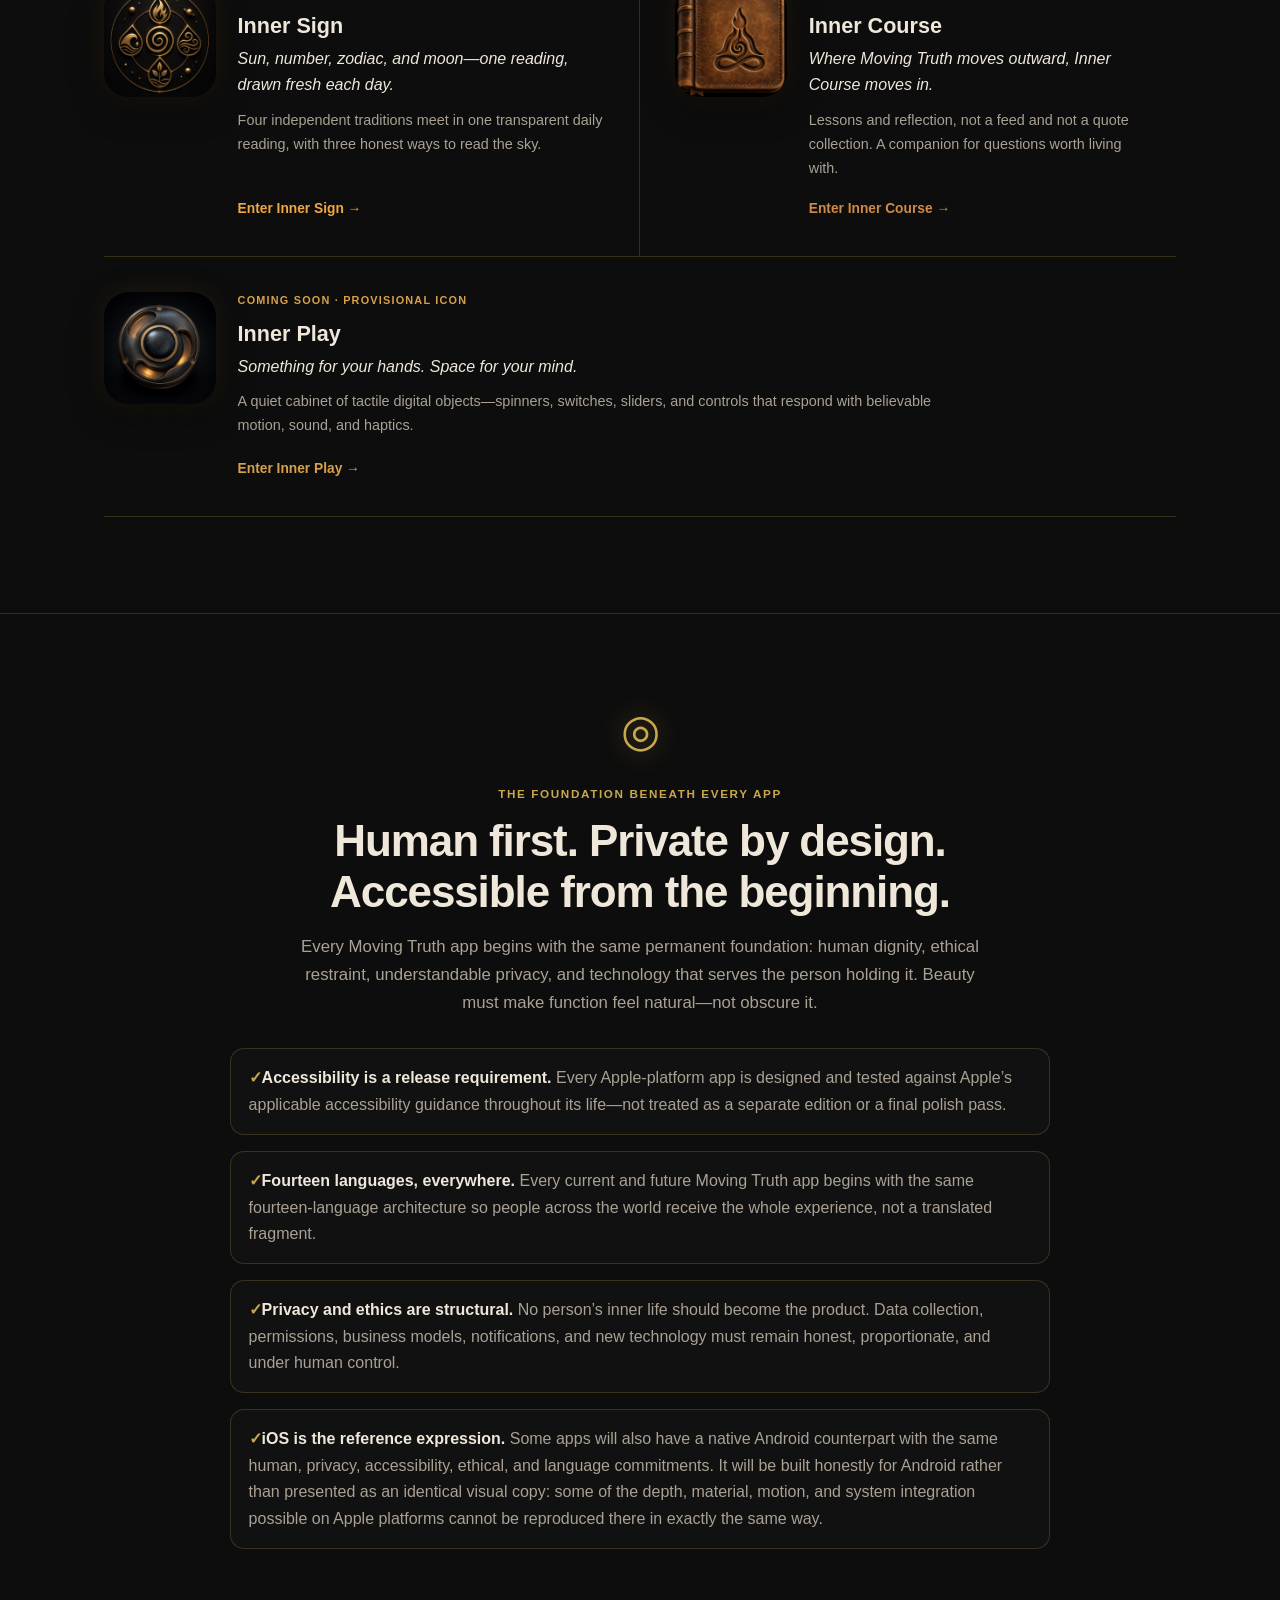
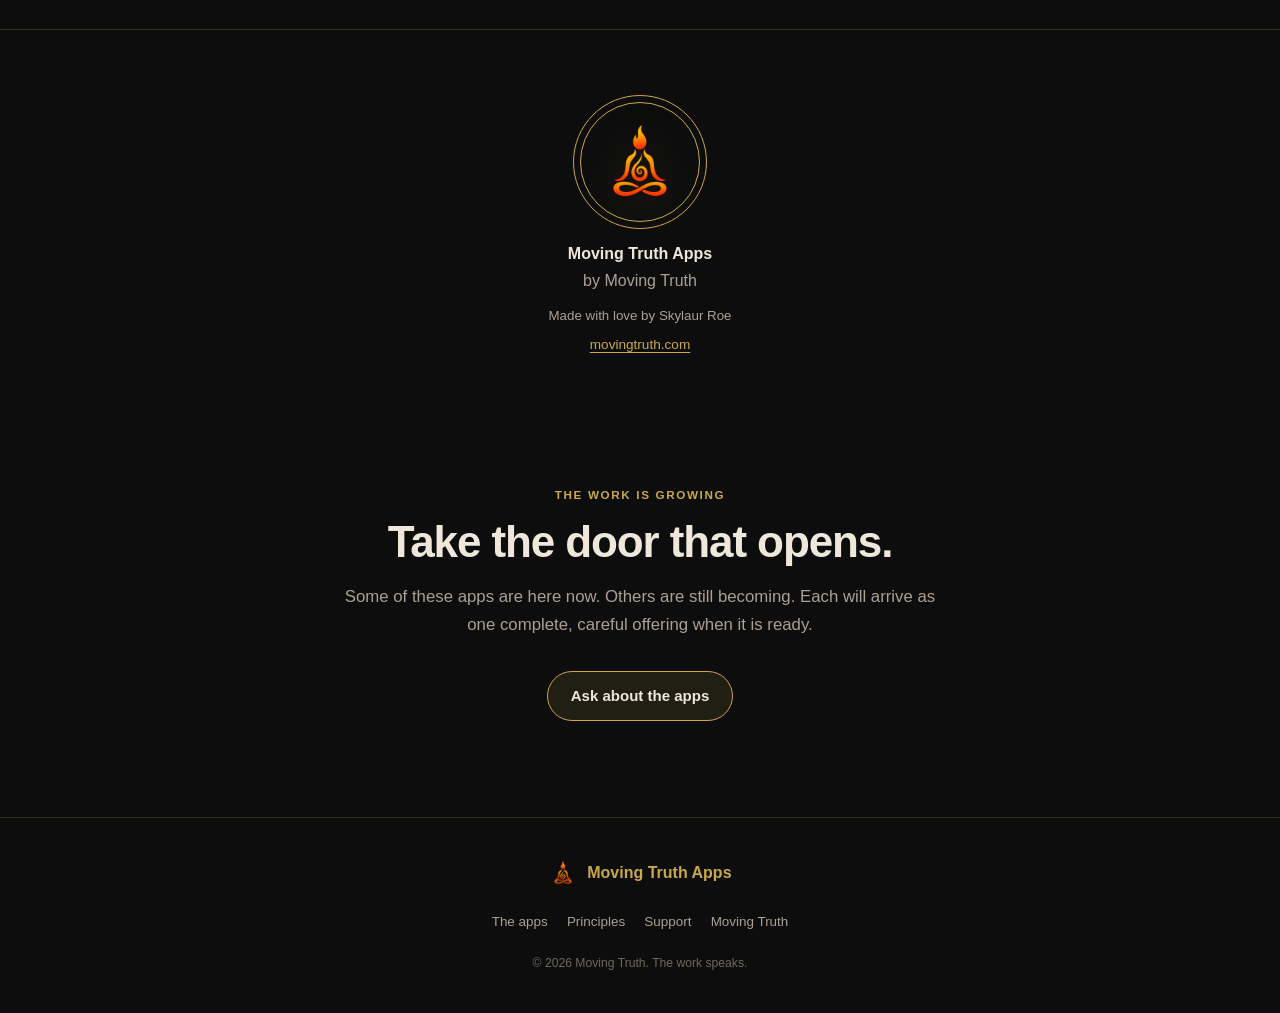
==== commit 27c15320: "Mark Inner Thought available across app hub locales Update the English app card and all 13 localized" ====
--- a/index.html
+++ b/index.html
@@ -211,7 +211,7 @@
         <a class="app-card" style="--card-rgb: 201, 168, 76" href="https://inner-thought.movingtruth.com">
           <img class="app-card__icon" src="assets/inner-thought.png" alt="Inner Thought app icon: a golden waveform flowing into a spiral">
           <div class="app-card__body">
-            <span class="app-card__status">Coming soon</span>
+            <span class="app-card__status">Available now</span>
             <h3>Inner Thought</h3>
             <p class="app-card__tagline">One gesture. Say what&rsquo;s inside. Keep it safely.</p>
             <p class="app-card__copy">Catch what would otherwise vanish—spoken, written, photographed, or filmed—without making organization part of capture.</p>
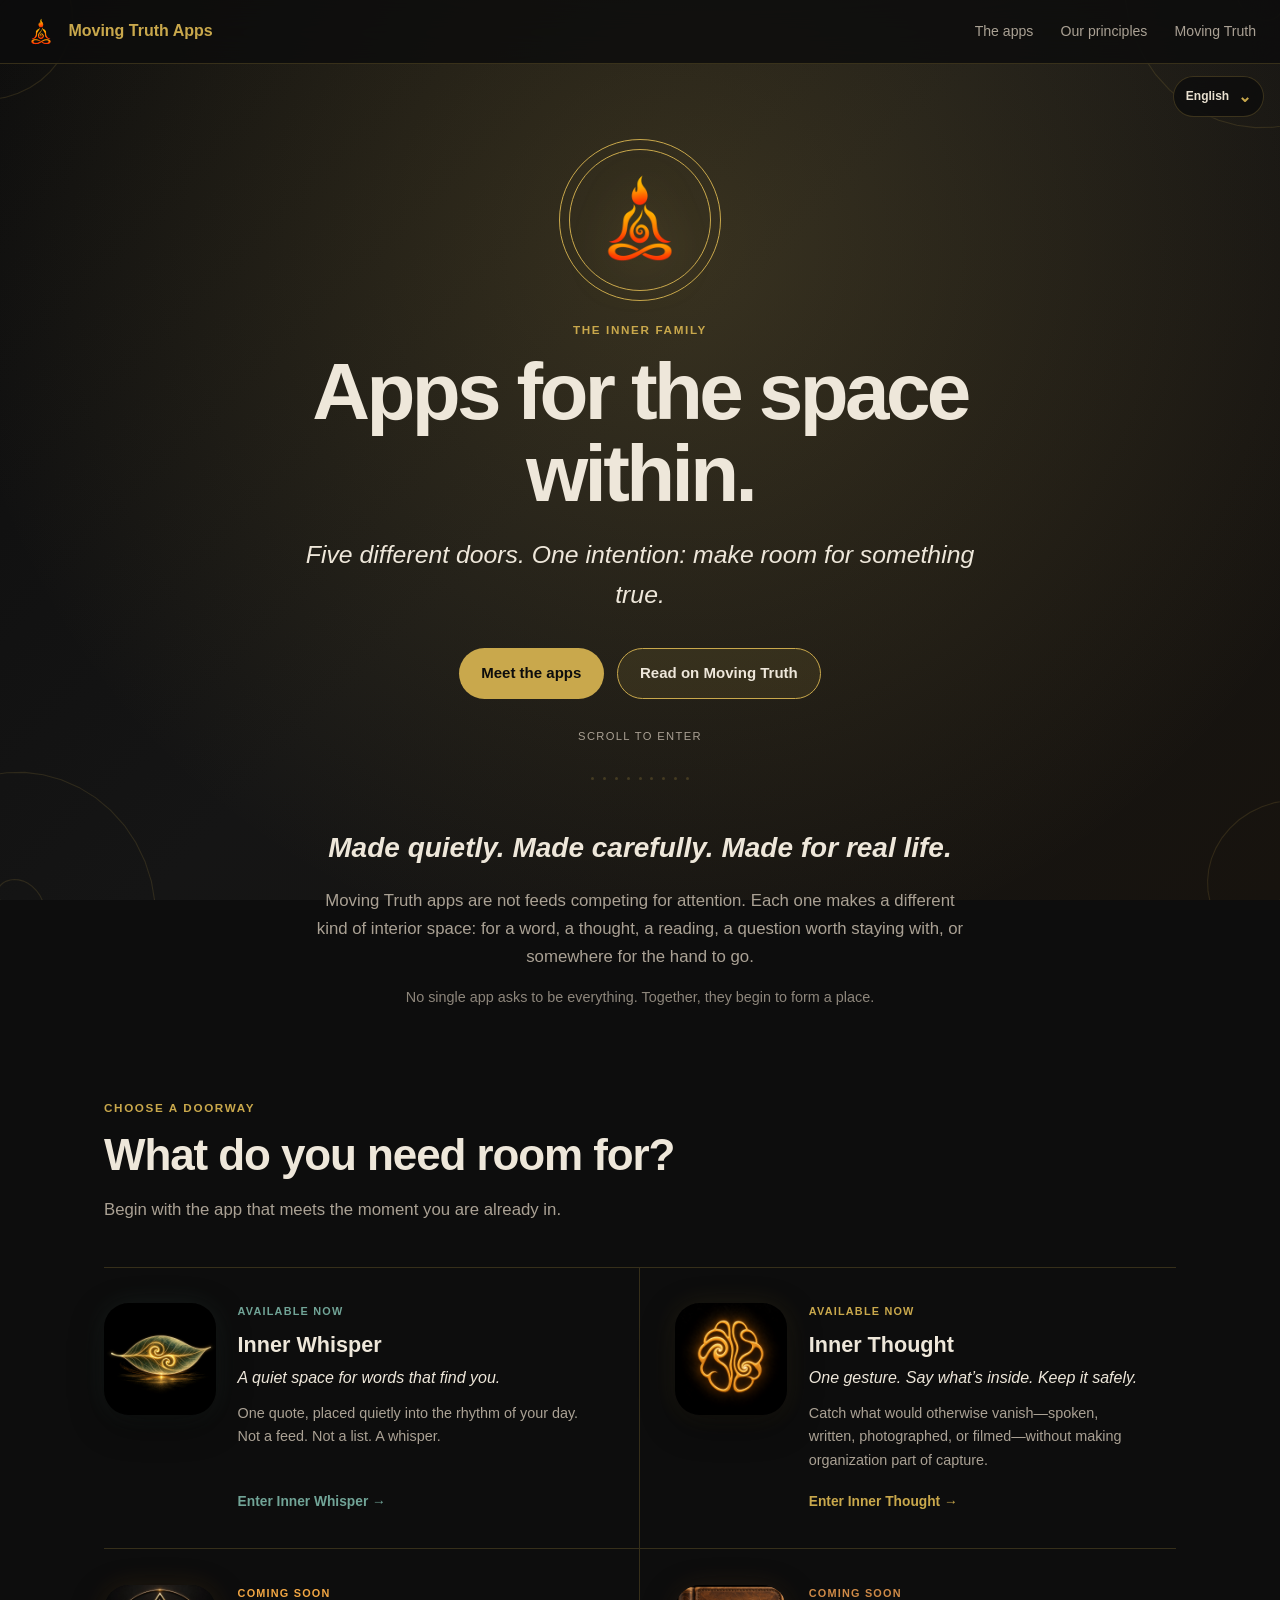
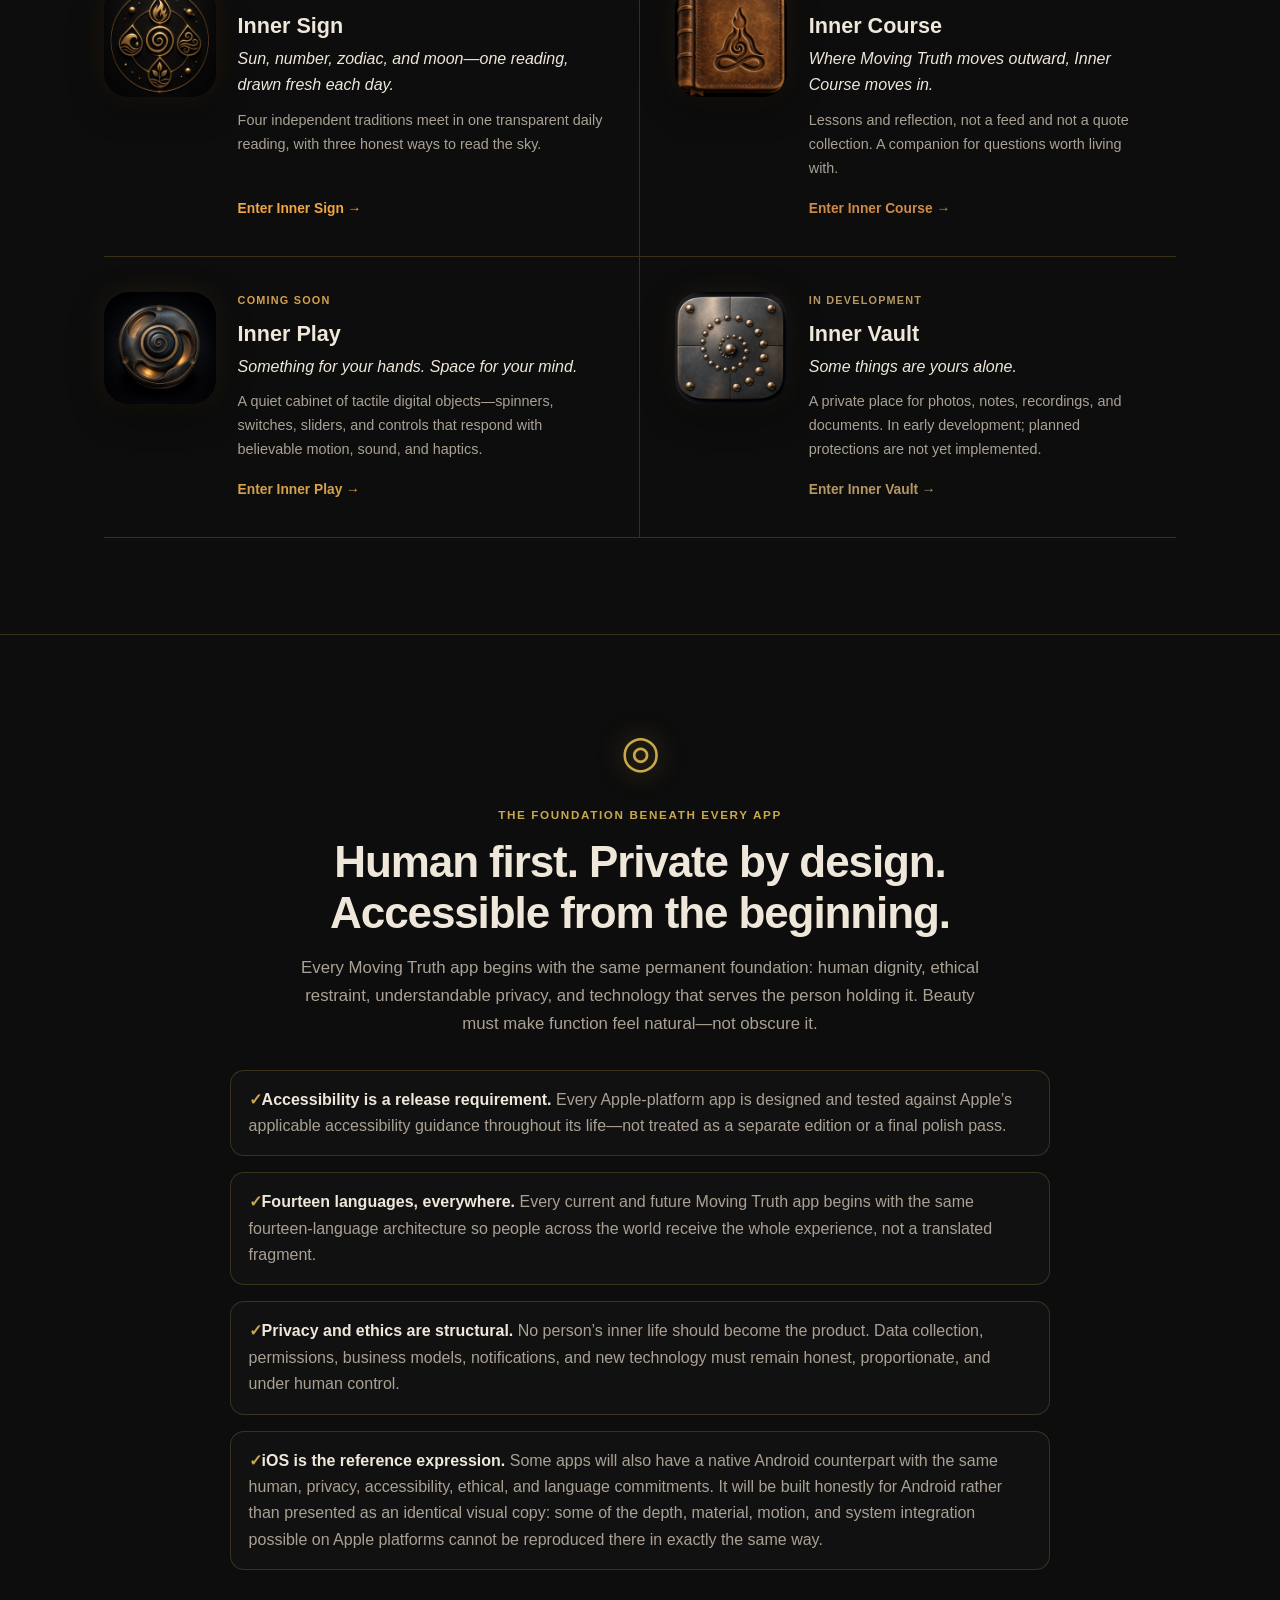
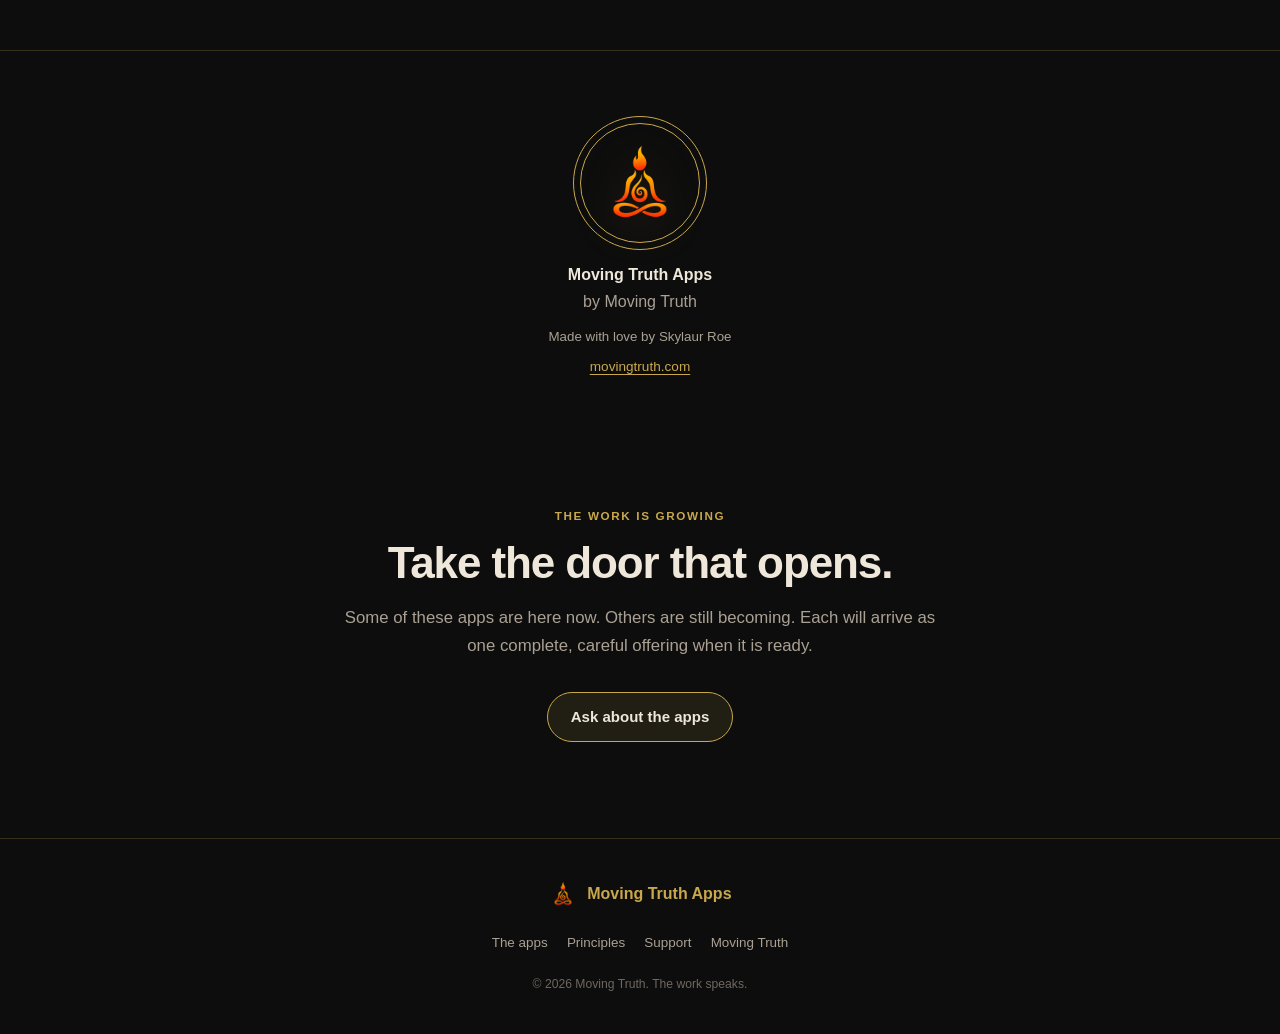
==== commit 4e5eca4e: "Synchronize app artwork with native app icons and connect Inner Vault Replace icon assets from the d" ====
--- a/index.html
+++ b/index.html
@@ -198,7 +198,7 @@
 
       <div class="app-grid">
         <a class="app-card" style="--card-rgb: 113, 164, 151" href="https://inner-whisper.movingtruth.com">
-          <img class="app-card__icon" src="assets/inner-whisper.png" alt="Inner Whisper app icon: a luminous leaf holding a golden waveform">
+          <img class="app-card__icon" src="assets/inner-whisper.png?v=20261030" alt="Inner Whisper app icon">
           <div class="app-card__body">
             <span class="app-card__status">Available now</span>
             <h3>Inner Whisper</h3>
@@ -209,7 +209,7 @@
         </a>
 
         <a class="app-card" style="--card-rgb: 201, 168, 76" href="https://inner-thought.movingtruth.com">
-          <img class="app-card__icon" src="assets/inner-thought.png" alt="Inner Thought app icon: a golden waveform flowing into a spiral">
+          <img class="app-card__icon" src="assets/inner-thought.png?v=20261030" alt="Inner Thought app icon">
           <div class="app-card__body">
             <span class="app-card__status">Available now</span>
             <h3>Inner Thought</h3>
@@ -220,7 +220,7 @@
         </a>
 
         <a class="app-card" style="--card-rgb: 242, 166, 67" href="https://inner-sign.movingtruth.com">
-          <img class="app-card__icon" src="assets/inner-sign.png" alt="Inner Sign app icon: four golden elemental symbols surrounding a central spiral on a dark field">
+          <img class="app-card__icon" src="assets/inner-sign.png?v=20261030" alt="Inner Sign app icon">
           <div class="app-card__body">
             <span class="app-card__status">Coming soon</span>
             <h3>Inner Sign</h3>
@@ -231,7 +231,7 @@
         </a>
 
         <a class="app-card" style="--card-rgb: 207, 138, 71" href="https://inner-course.movingtruth.com">
-          <img class="app-card__icon" src="assets/inner-course.png" alt="Inner Course app icon: a worn leather book embossed with the Moving Truth symbol">
+          <img class="app-card__icon" src="assets/inner-course.png?v=20261030" alt="Inner Course app icon">
           <div class="app-card__body">
             <span class="app-card__status">Coming soon</span>
             <h3>Inner Course</h3>
@@ -242,13 +242,23 @@
         </a>
 
         <a class="app-card" style="--card-rgb: 215, 161, 75" href="https://inner-play.movingtruth.com">
-          <img class="app-card__icon" src="assets/inner-play-placeholder.png" alt="Provisional Inner Play icon: a dark metal kinetic dial glowing warmly from within">
-          <div class="app-card__body">
-            <span class="app-card__status">Coming soon · provisional icon</span>
+          <img class="app-card__icon" src="assets/inner-play.png?v=20261030" alt="Inner Play app icon">
+          <div class="app-card__body">
+            <span class="app-card__status">Coming soon</span>
             <h3>Inner Play</h3>
             <p class="app-card__tagline">Something for your hands. Space for your mind.</p>
             <p class="app-card__copy">A quiet cabinet of tactile digital objects—spinners, switches, sliders, and controls that respond with believable motion, sound, and haptics.</p>
             <span class="app-card__cta">Enter Inner Play →</span>
+          </div>
+        </a>
+        <a class="app-card" style="--card-rgb: 181, 151, 99" href="https://inner-vault.movingtruth.com/" hreflang="en">
+          <img class="app-card__icon" src="assets/inner-vault.png?v=20261030" alt="Inner Vault app icon">
+          <div class="app-card__body">
+            <span class="app-card__status">In development</span>
+            <h3>Inner Vault</h3>
+            <p class="app-card__tagline">Some things are yours alone.</p>
+            <p class="app-card__copy">A private place for photos, notes, recordings, and documents. In early development; planned protections are not yet implemented.</p>
+            <span class="app-card__cta">Enter Inner Vault →</span>
           </div>
         </a>
       </div>
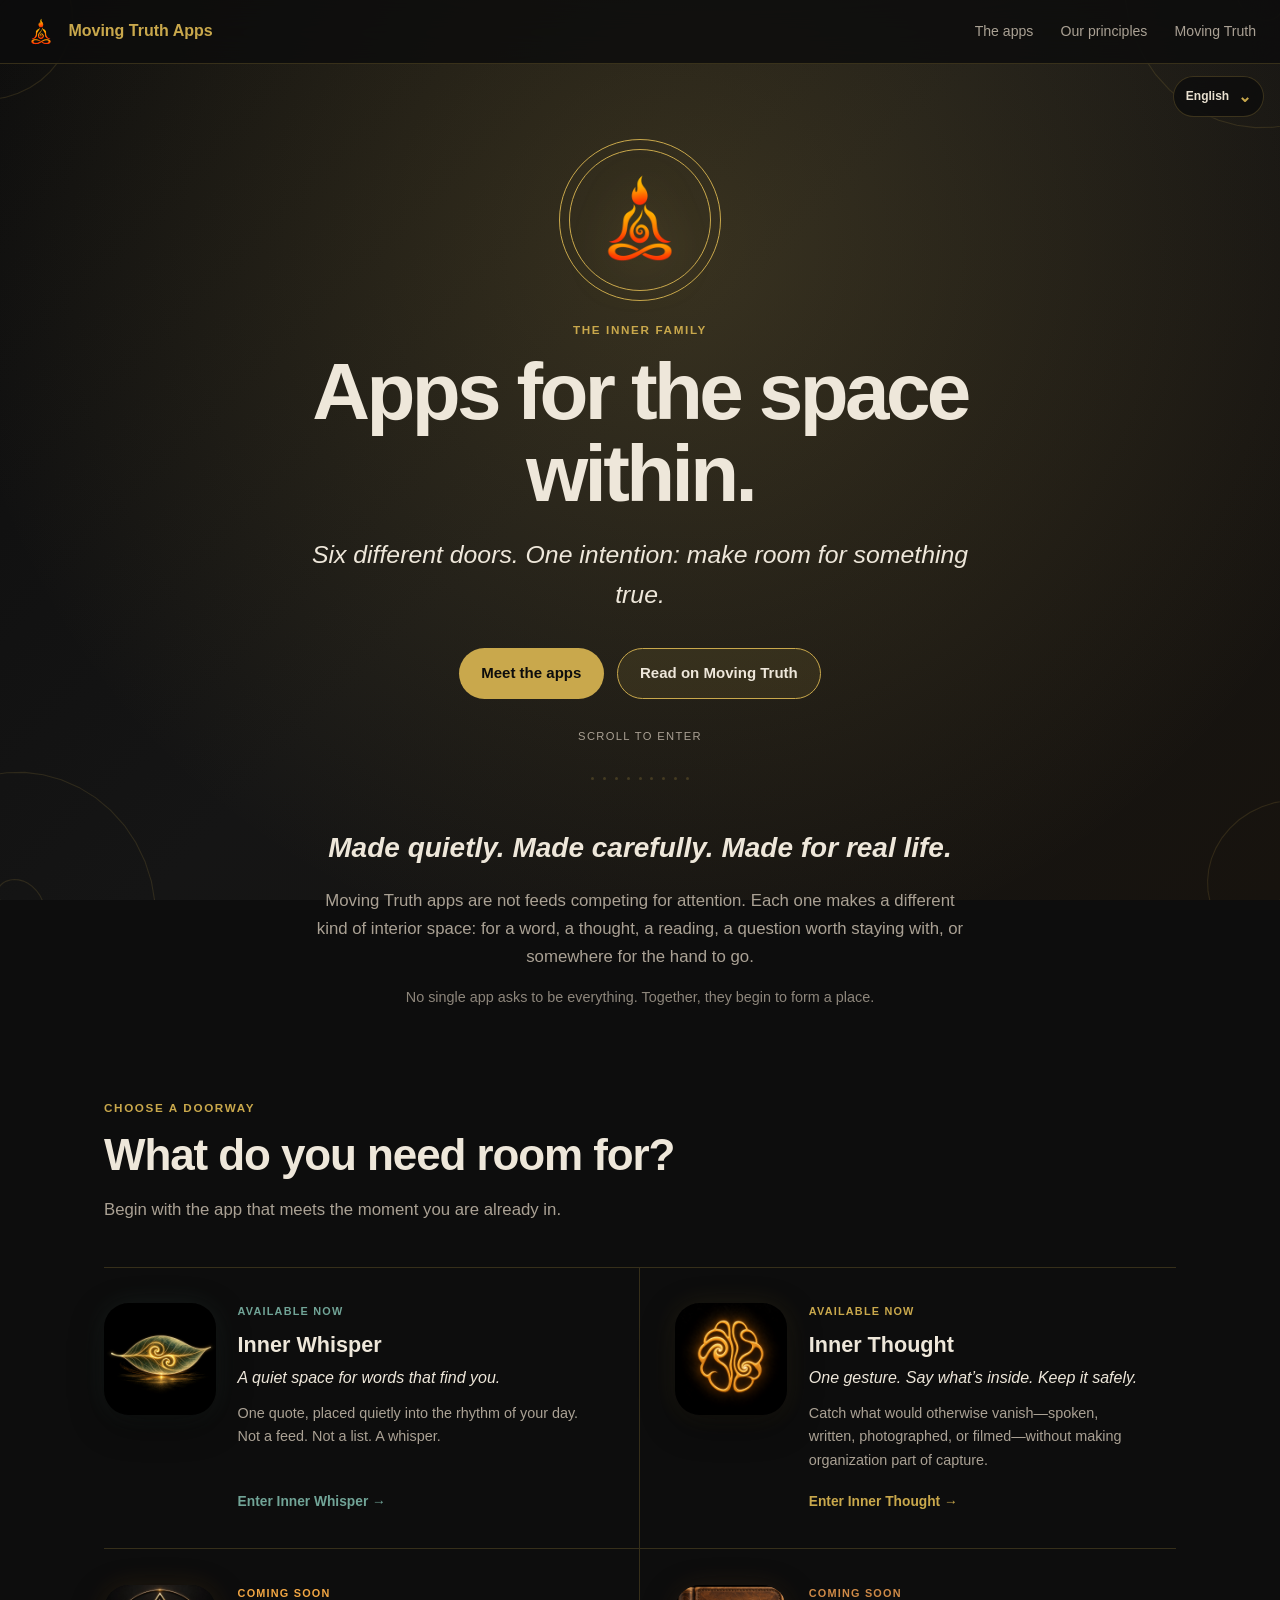
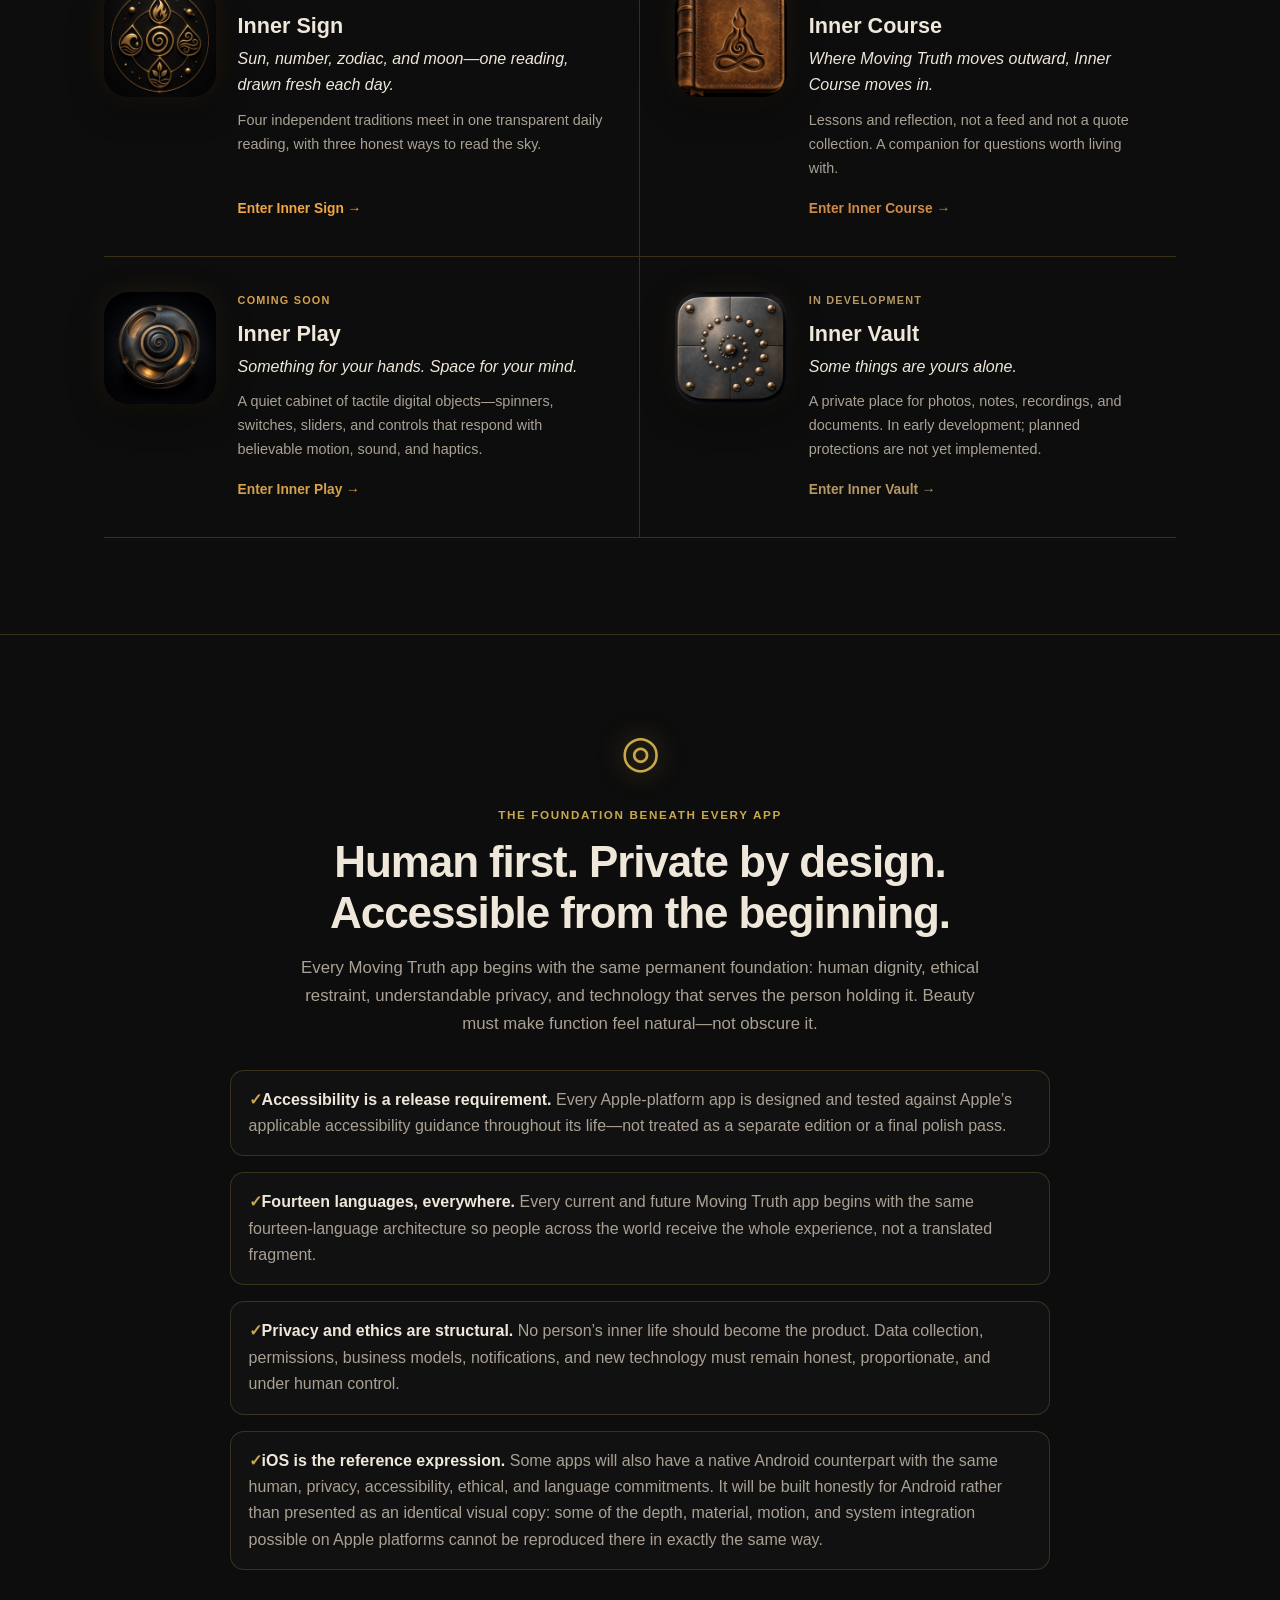
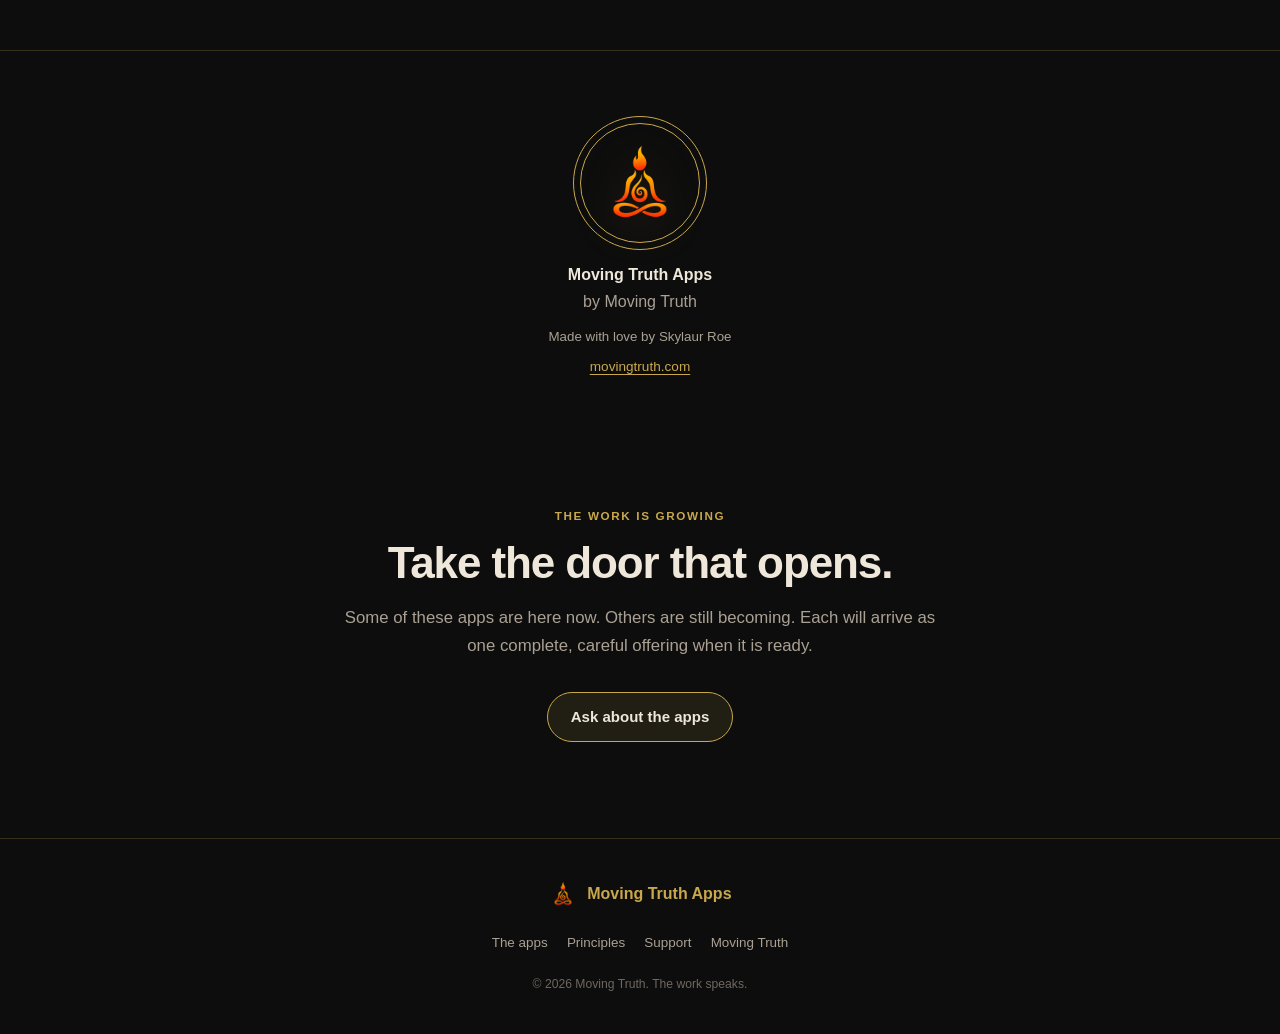
==== commit e372f81a: "Count the six app doorways consistently in all languages Update the hero count from five to six afte" ====
--- a/index.html
+++ b/index.html
@@ -171,7 +171,7 @@
       </a>
       <span class="hero__eyebrow">The Inner family</span>
       <h1 class="hero__name" id="hero-title">Apps for the space within.</h1>
-      <p class="hero__promise">Five different doors. One intention: make room for something true.</p>
+      <p class="hero__promise">Six different doors. One intention: make room for something true.</p>
       <div class="hero__actions">
         <a class="button button--solid" href="#apps">Meet the apps</a>
         <a class="button button--outline" href="https://movingtruth.com/apps/">Read on Moving Truth</a>
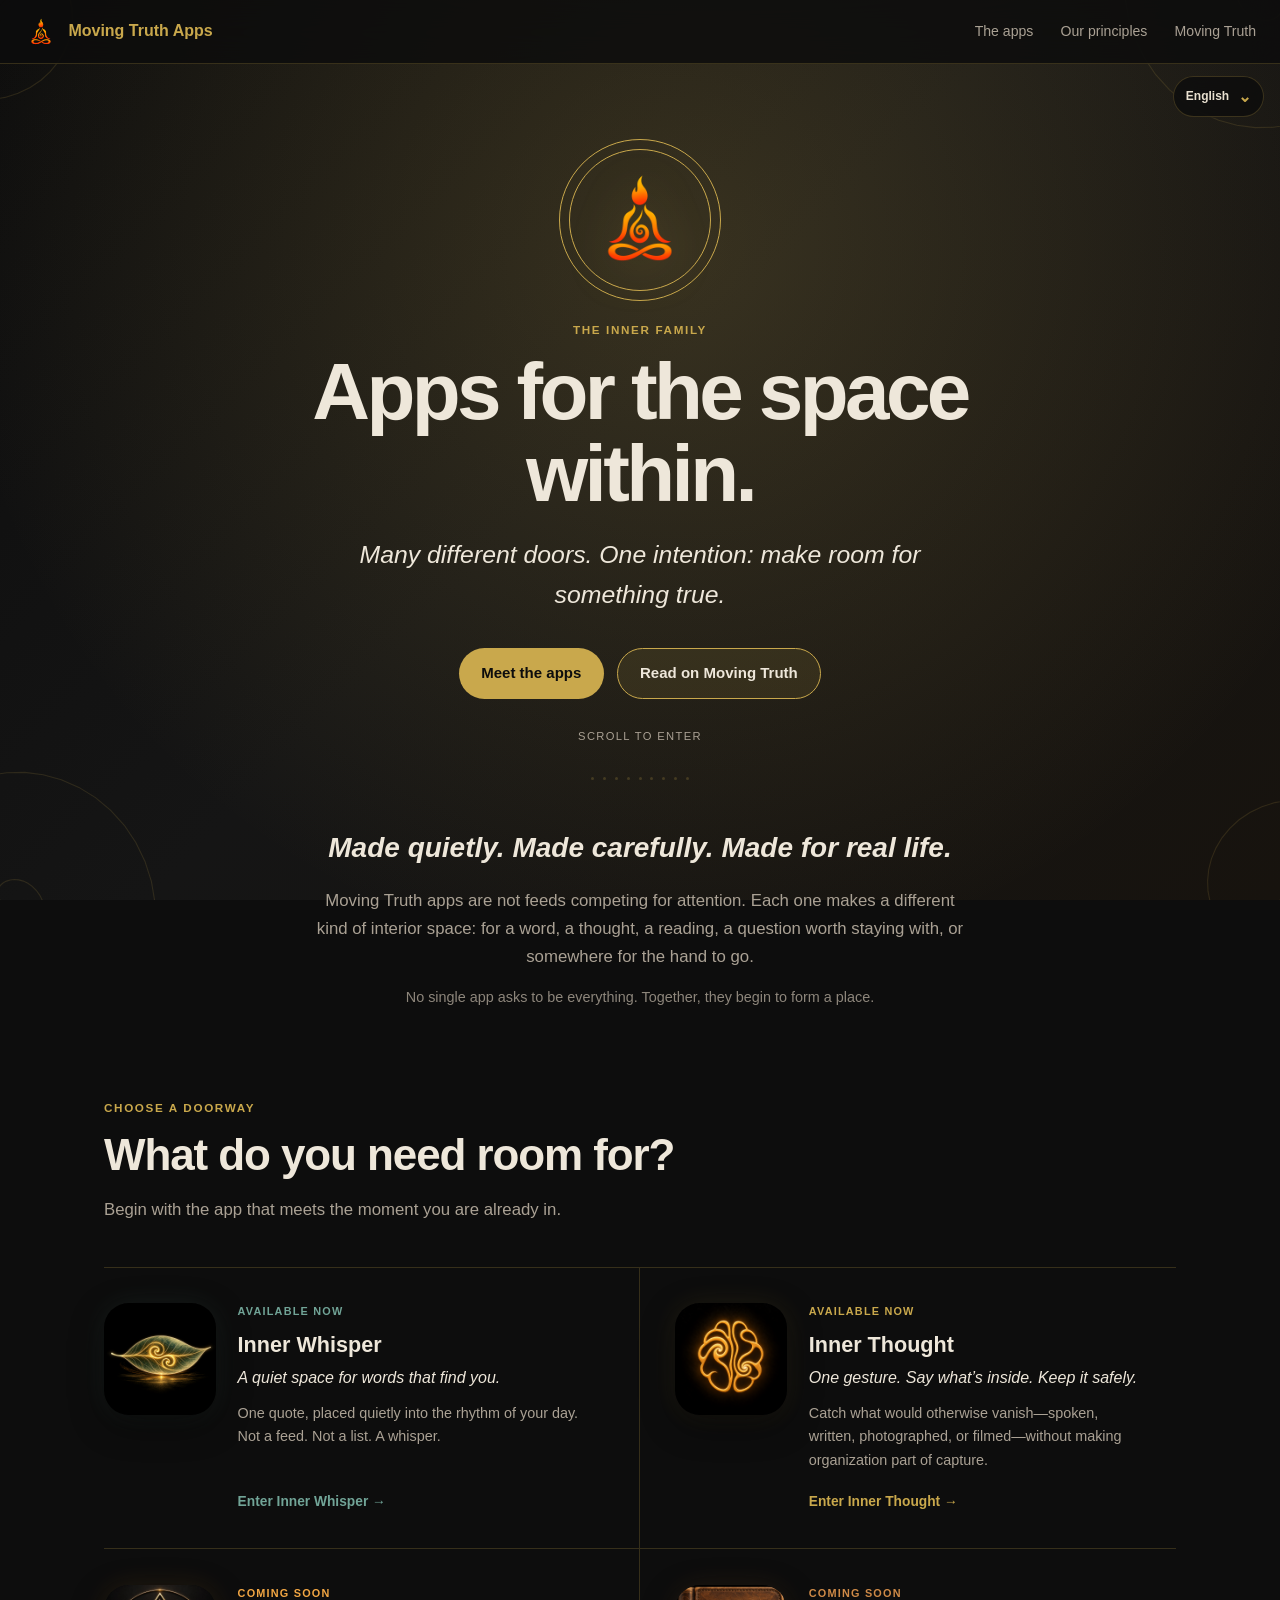
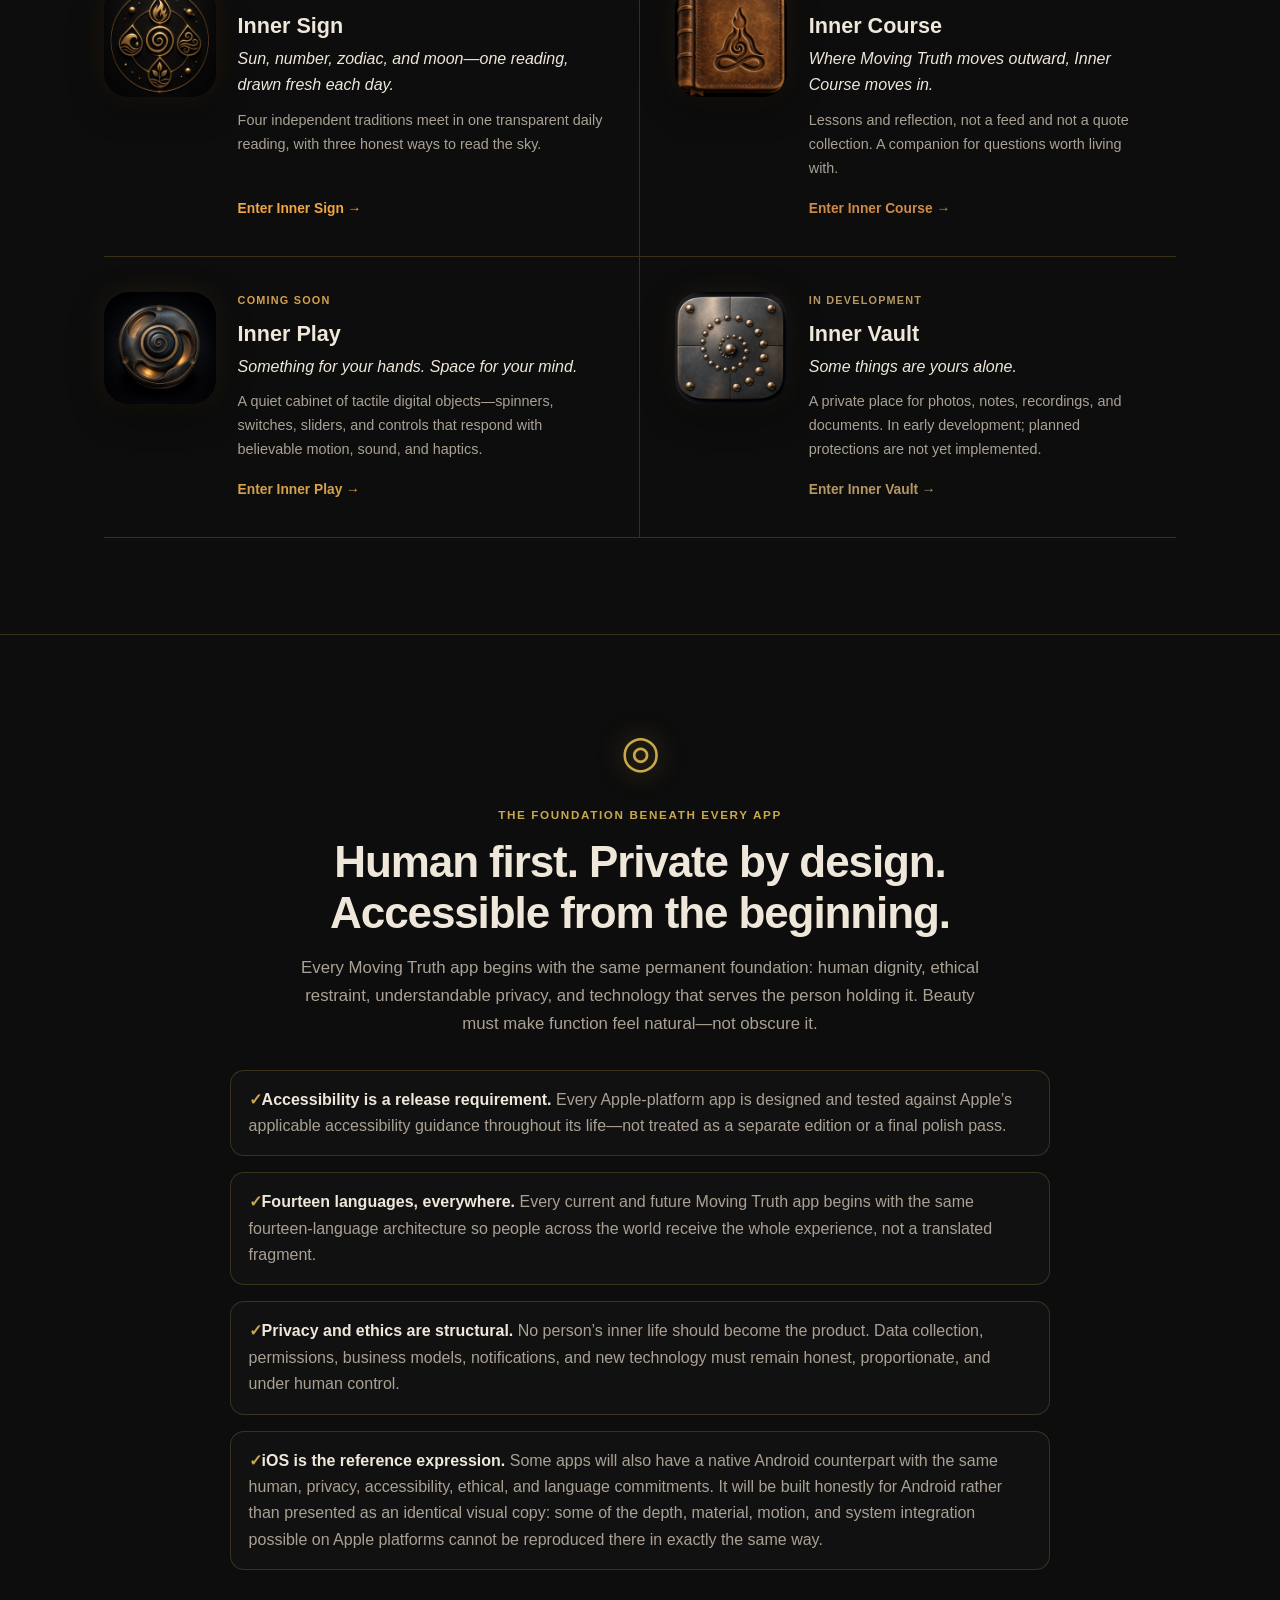
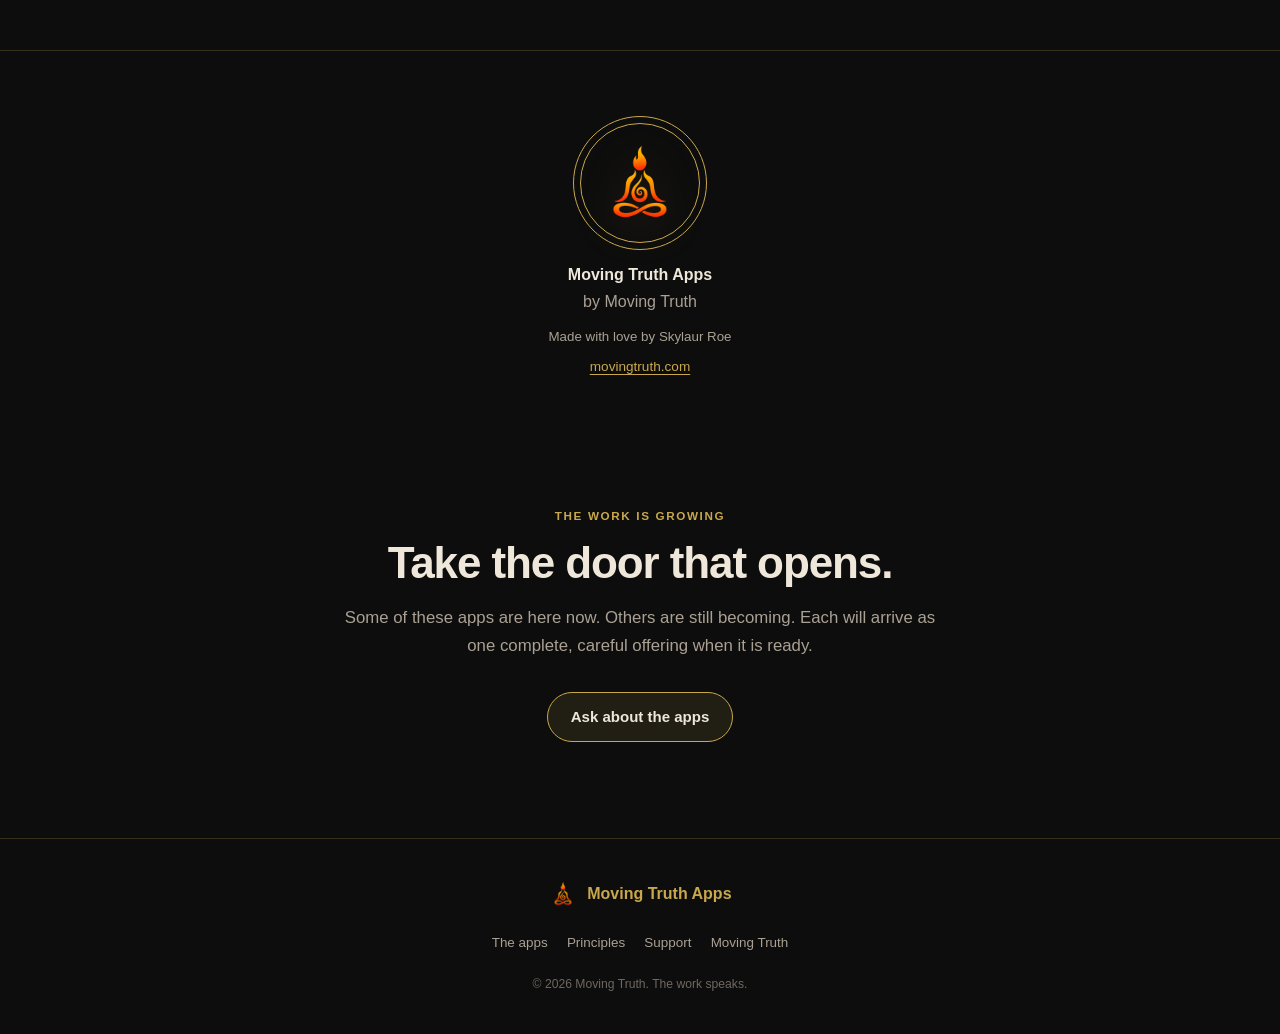
==== commit 64e7938e: "Make the app-family invitation independent of app count Use Robin’s requested Many different doors w" ====
--- a/index.html
+++ b/index.html
@@ -171,7 +171,7 @@
       </a>
       <span class="hero__eyebrow">The Inner family</span>
       <h1 class="hero__name" id="hero-title">Apps for the space within.</h1>
-      <p class="hero__promise">Six different doors. One intention: make room for something true.</p>
+      <p class="hero__promise">Many different doors. One intention: make room for something true.</p>
       <div class="hero__actions">
         <a class="button button--solid" href="#apps">Meet the apps</a>
         <a class="button button--outline" href="https://movingtruth.com/apps/">Read on Moving Truth</a>
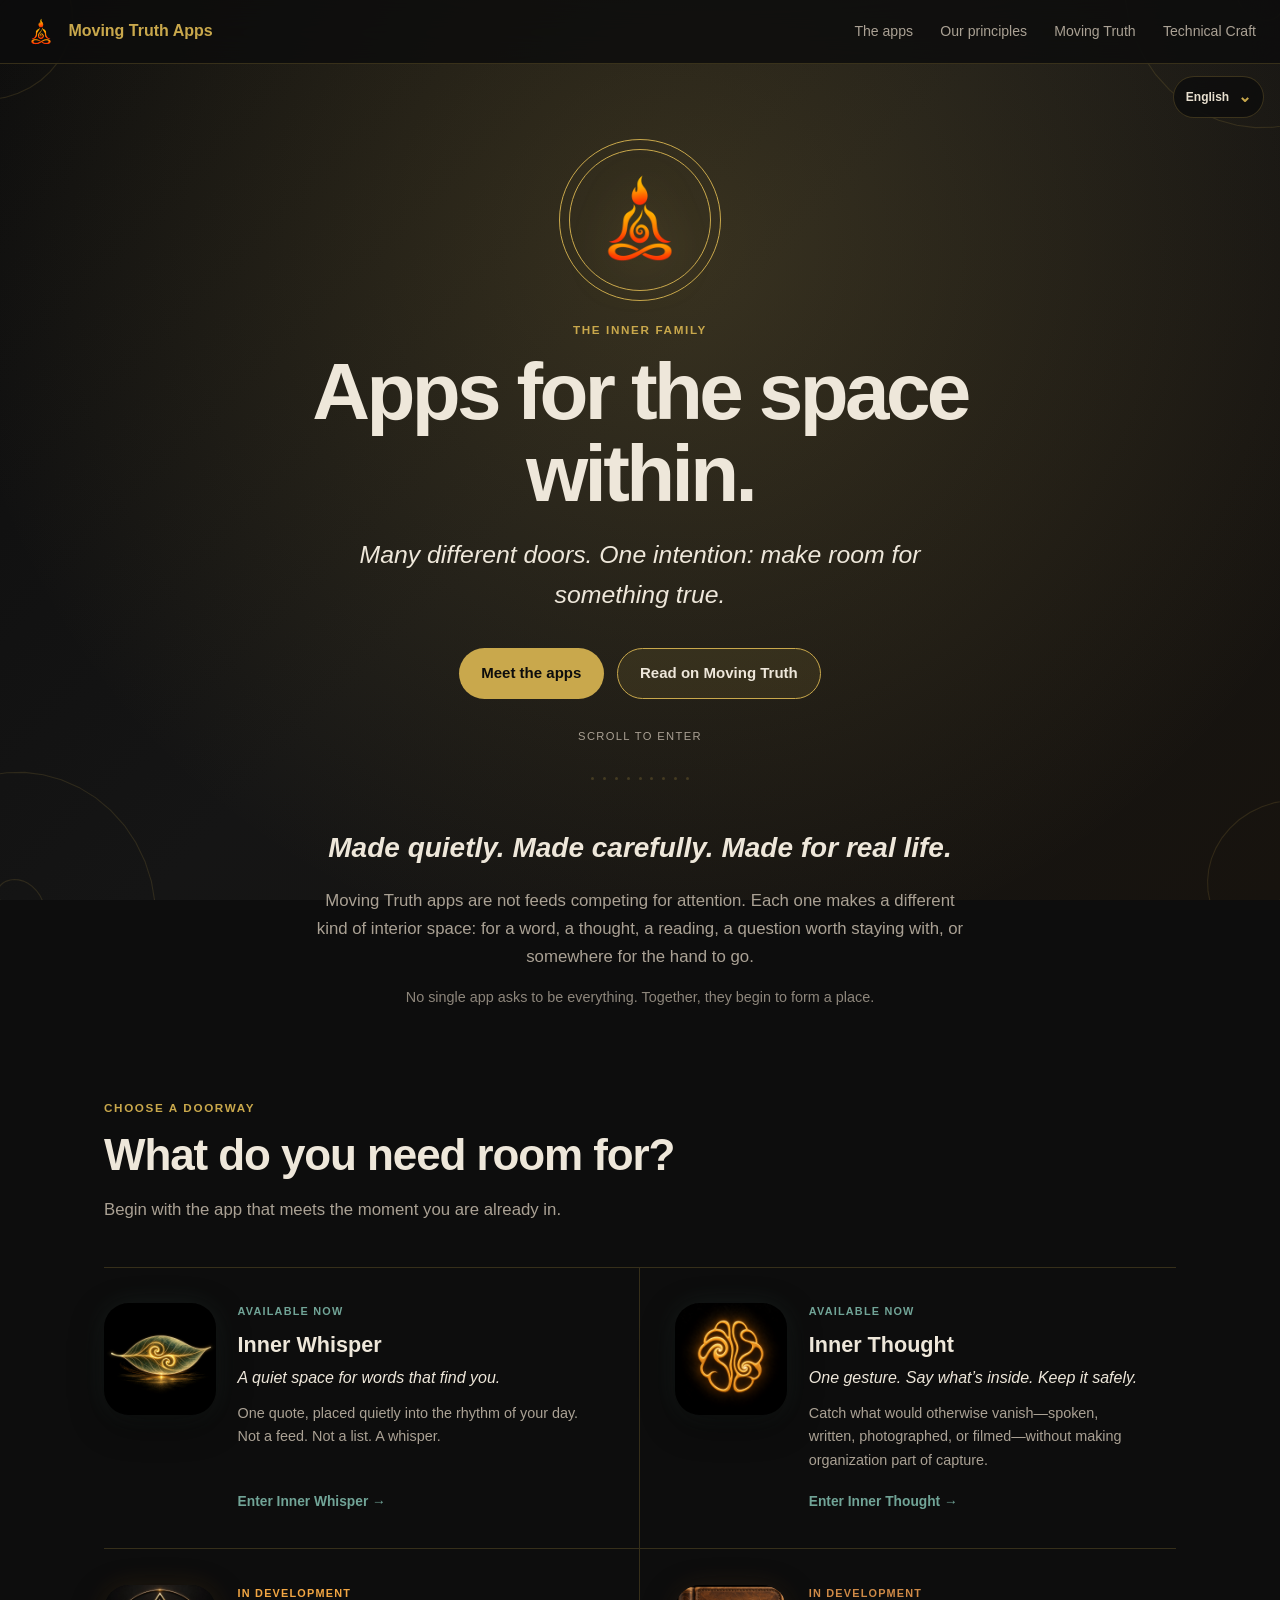
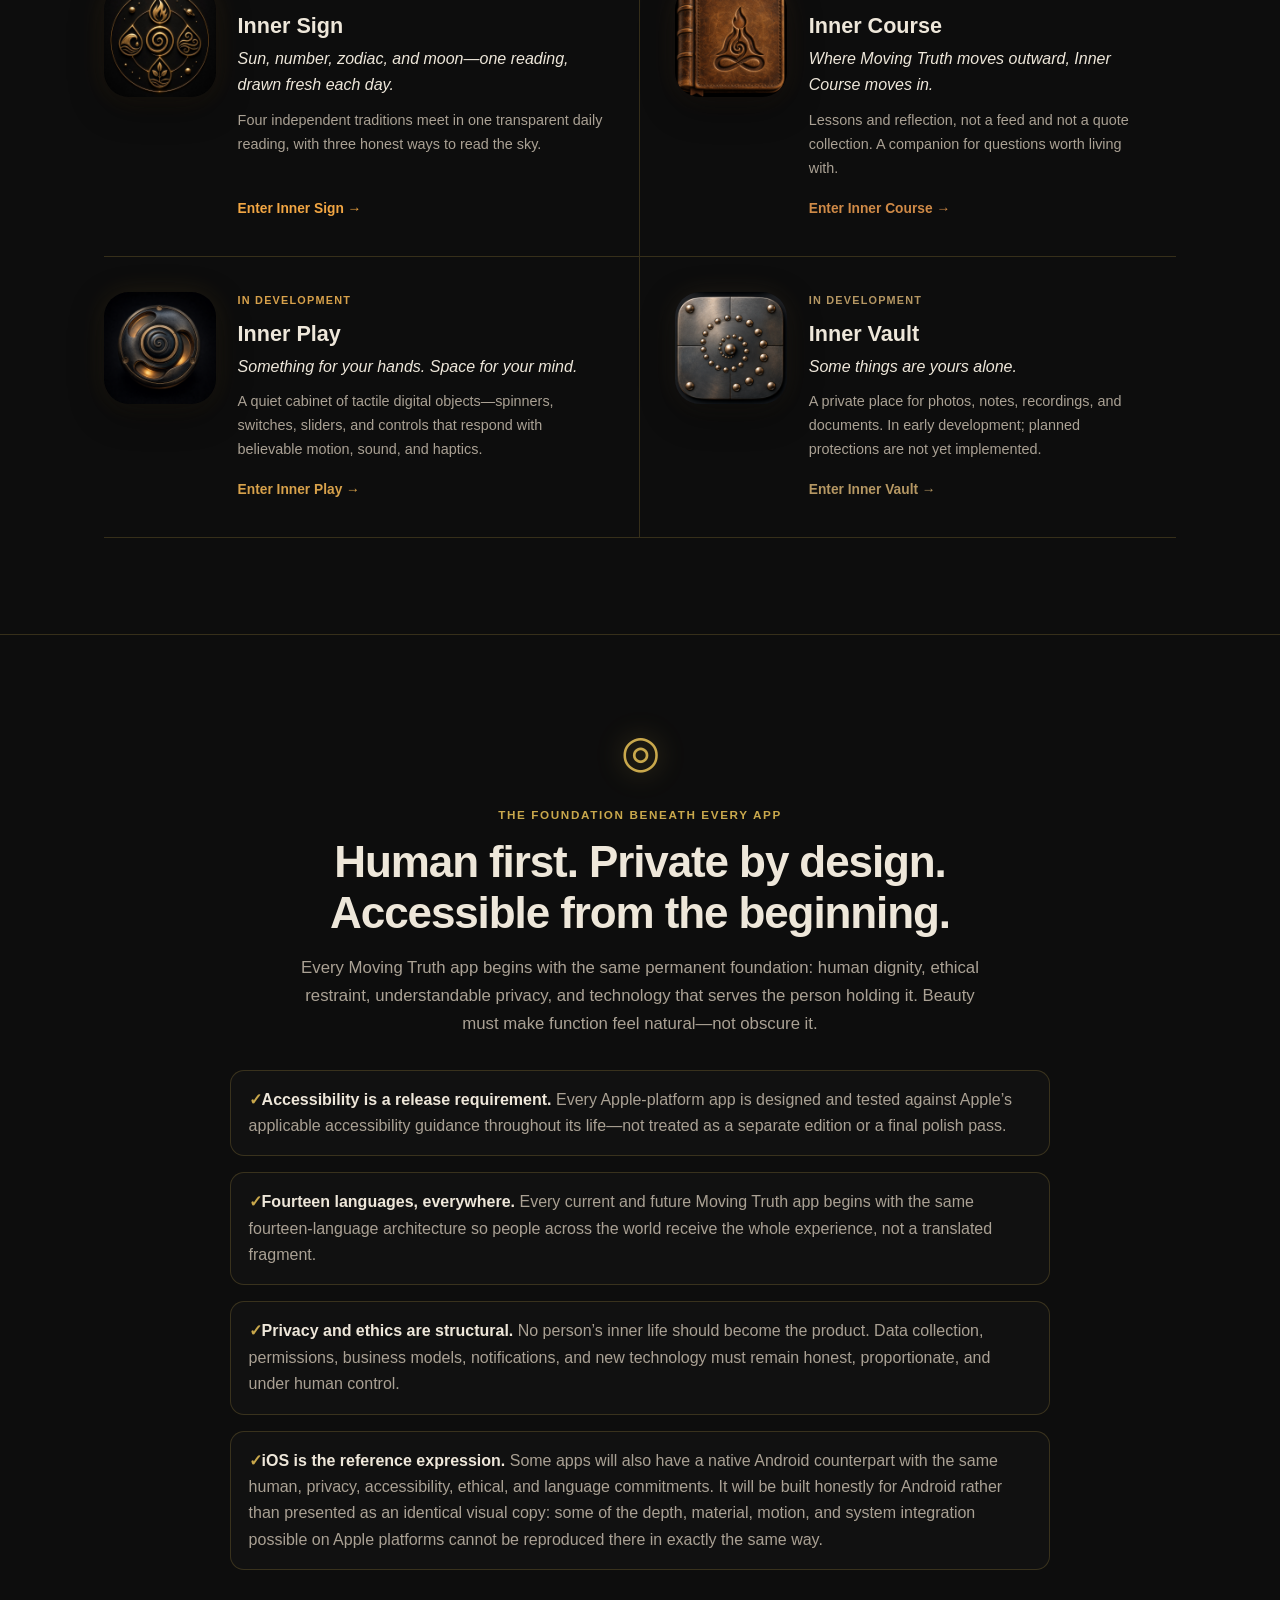
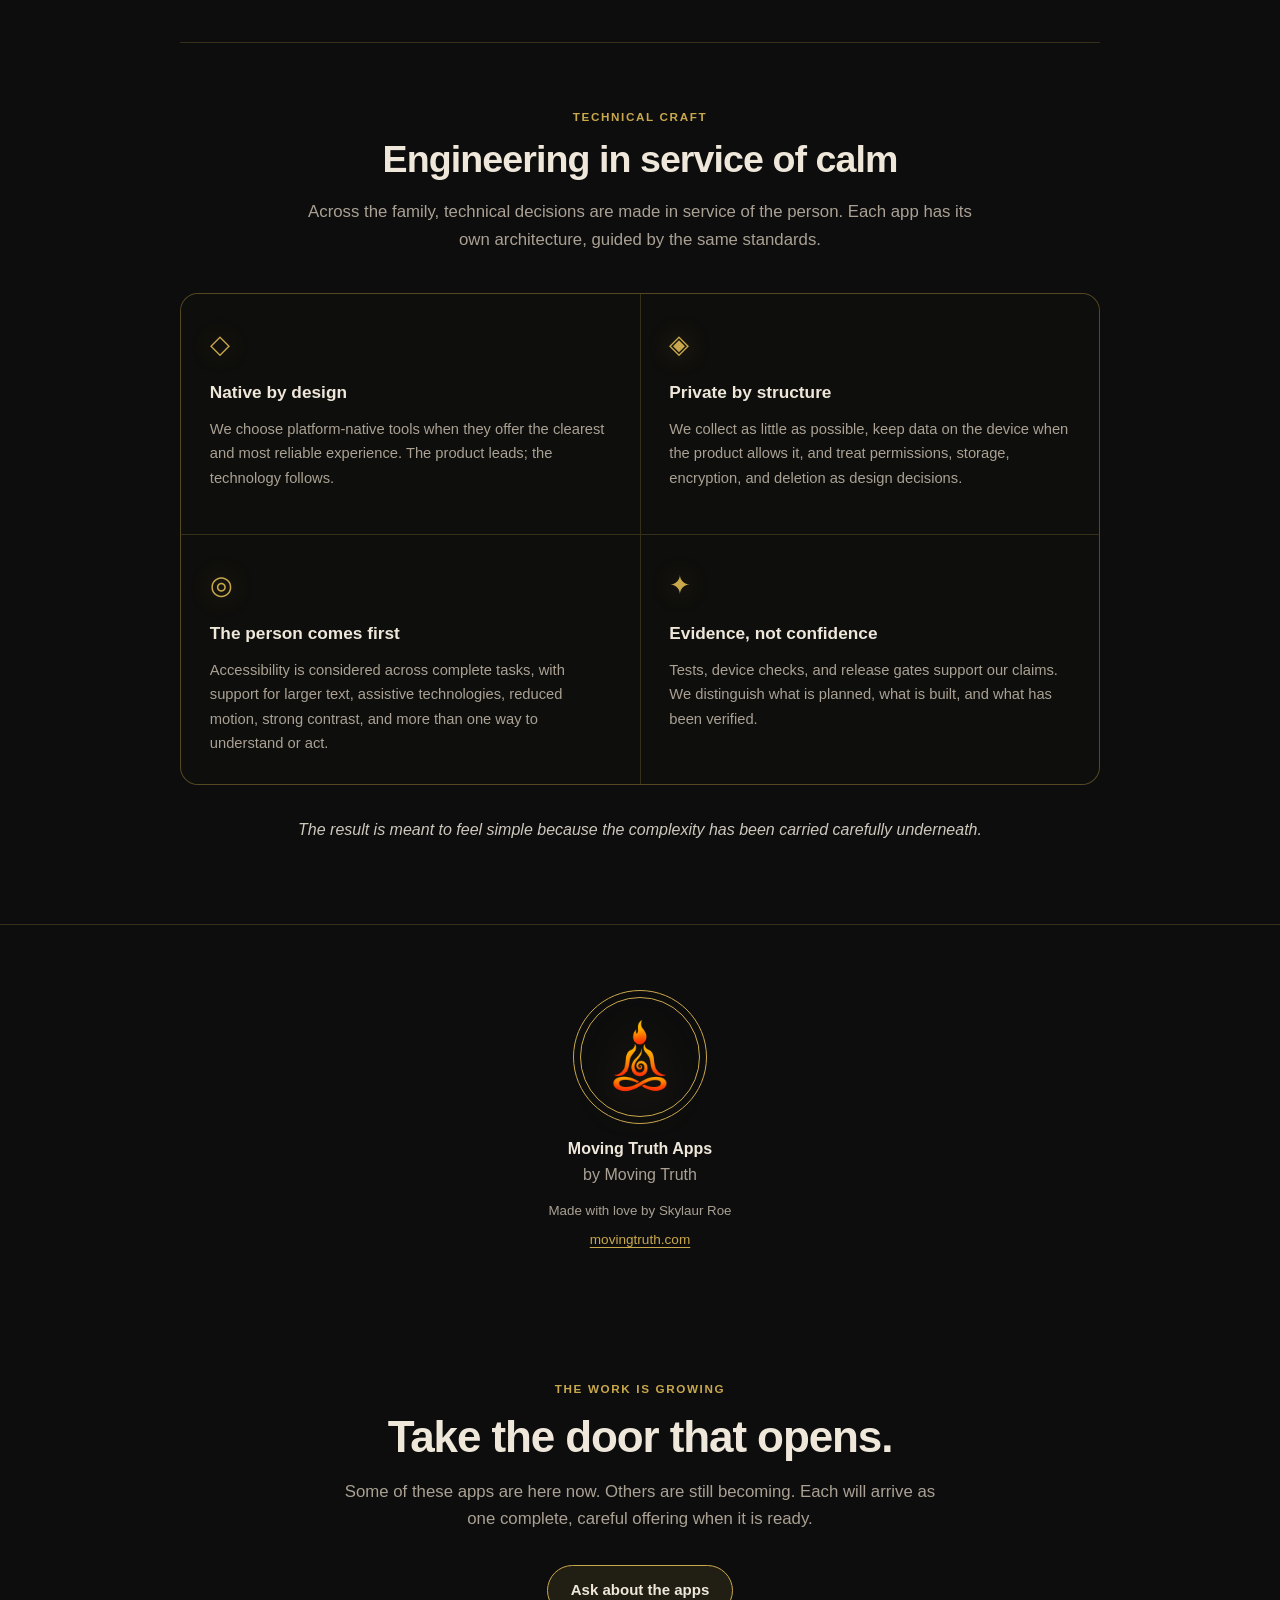
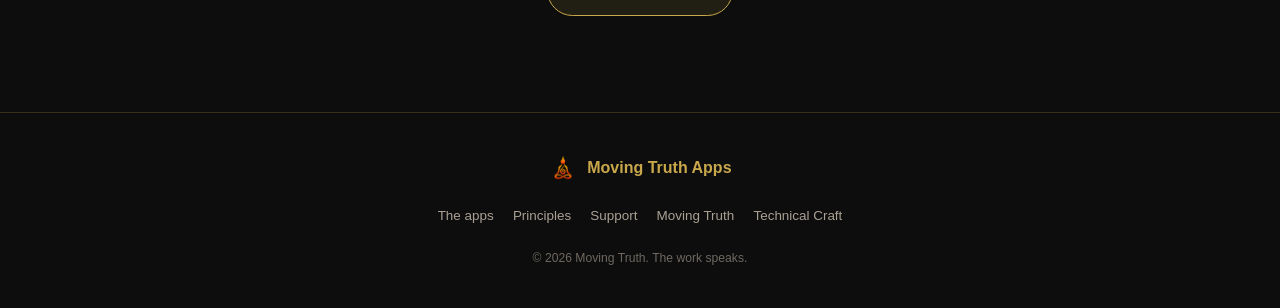
==== commit 1b5c8508: "Add family-wide Technical Craft section and normalize app statuses - add a generic Technical Craft s" ====
--- a/index.html
+++ b/index.html
@@ -160,6 +160,7 @@
         <li><a href="#apps">The apps</a></li>
         <li><a href="#principles">Our principles</a></li>
         <li><a href="https://movingtruth.com">Moving Truth</a></li>
+        <li><a href="#craft">Technical Craft</a></li>
       </ul>
     </nav>
   </header>
@@ -208,7 +209,7 @@
           </div>
         </a>
 
-        <a class="app-card" style="--card-rgb: 201, 168, 76" href="https://inner-thought.movingtruth.com">
+        <a class="app-card" style="--card-rgb: 113, 164, 151" href="https://inner-thought.movingtruth.com">
           <img class="app-card__icon" src="assets/inner-thought.png?v=20261030" alt="Inner Thought app icon">
           <div class="app-card__body">
             <span class="app-card__status">Available now</span>
@@ -222,7 +223,7 @@
         <a class="app-card" style="--card-rgb: 242, 166, 67" href="https://inner-sign.movingtruth.com">
           <img class="app-card__icon" src="assets/inner-sign.png?v=20261030" alt="Inner Sign app icon">
           <div class="app-card__body">
-            <span class="app-card__status">Coming soon</span>
+            <span class="app-card__status">In development</span>
             <h3>Inner Sign</h3>
             <p class="app-card__tagline">Sun, number, zodiac, and moon—one reading, drawn fresh each day.</p>
             <p class="app-card__copy">Four independent traditions meet in one transparent daily reading, with three honest ways to read the sky.</p>
@@ -233,7 +234,7 @@
         <a class="app-card" style="--card-rgb: 207, 138, 71" href="https://inner-course.movingtruth.com">
           <img class="app-card__icon" src="assets/inner-course.png?v=20261030" alt="Inner Course app icon">
           <div class="app-card__body">
-            <span class="app-card__status">Coming soon</span>
+            <span class="app-card__status">In development</span>
             <h3>Inner Course</h3>
             <p class="app-card__tagline">Where Moving Truth moves outward, Inner Course moves in.</p>
             <p class="app-card__copy">Lessons and reflection, not a feed and not a quote collection. A companion for questions worth living with.</p>
@@ -244,7 +245,7 @@
         <a class="app-card" style="--card-rgb: 215, 161, 75" href="https://inner-play.movingtruth.com">
           <img class="app-card__icon" src="assets/inner-play.png?v=20261030" alt="Inner Play app icon">
           <div class="app-card__body">
-            <span class="app-card__status">Coming soon</span>
+            <span class="app-card__status">In development</span>
             <h3>Inner Play</h3>
             <p class="app-card__tagline">Something for your hands. Space for your mind.</p>
             <p class="app-card__copy">A quiet cabinet of tactile digital objects—spinners, switches, sliders, and controls that respond with believable motion, sound, and haptics.</p>
@@ -275,6 +276,35 @@
         <li><strong>Privacy and ethics are structural.</strong> No person&rsquo;s inner life should become the product. Data collection, permissions, business models, notifications, and new technology must remain honest, proportionate, and under human control.</li>
         <li><strong>iOS is the reference expression.</strong> Some apps will also have a native Android counterpart with the same human, privacy, accessibility, ethical, and language commitments. It will be built honestly for Android rather than presented as an identical visual copy: some of the depth, material, motion, and system integration possible on Apple platforms cannot be reproduced there in exactly the same way.</li>
       </ul>
+
+      <section class="craft" id="craft" aria-labelledby="craft-title">
+        <span class="eyebrow">Technical Craft</span>
+        <h3 id="craft-title">Engineering in service of calm</h3>
+        <p class="craft__intro">Across the family, technical decisions are made in service of the person. Each app has its own architecture, guided by the same standards.</p>
+        <div class="craft__grid">
+          <article>
+            <span aria-hidden="true">◇</span>
+            <h4>Native by design</h4>
+            <p>We choose platform-native tools when they offer the clearest and most reliable experience. The product leads; the technology follows.</p>
+          </article>
+          <article>
+            <span aria-hidden="true">◈</span>
+            <h4>Private by structure</h4>
+            <p>We collect as little as possible, keep data on the device when the product allows it, and treat permissions, storage, encryption, and deletion as design decisions.</p>
+          </article>
+          <article>
+            <span aria-hidden="true">◎</span>
+            <h4>The person comes first</h4>
+            <p>Accessibility is considered across complete tasks, with support for larger text, assistive technologies, reduced motion, strong contrast, and more than one way to understand or act.</p>
+          </article>
+          <article>
+            <span aria-hidden="true">✦</span>
+            <h4>Evidence, not confidence</h4>
+            <p>Tests, device checks, and release gates support our claims. We distinguish what is planned, what is built, and what has been verified.</p>
+          </article>
+        </div>
+        <p class="craft__seal">The result is meant to feel simple because the complexity has been carried carefully underneath.</p>
+      </section>
     </section>
 
     <section class="moving-truth" aria-label="About Moving Truth">
@@ -303,6 +333,7 @@
         <li><a href="#principles">Principles</a></li>
         <li><a href="mailto:support@movingtruth.com">Support</a></li>
         <li><a href="https://movingtruth.com">Moving Truth</a></li>
+        <li><a href="#craft">Technical Craft</a></li>
       </ul>
     </nav>
     <p>&copy; 2026 Moving Truth. The work speaks.</p>
--- a/styles.css
+++ b/styles.css
@@ -125,6 +125,15 @@
 .commitment-list li { padding: 1rem 1.1rem; border: 1px solid var(--separator); border-radius: 14px; background: rgba(255,255,255,.018); line-height: 1.65; }
 .commitment-list li::before { margin-inline-end: .45rem; margin-right: 0; }
 .commitment-list strong { color: var(--cream); }
+.craft { max-width: 920px; margin: 4.5rem auto 0; padding-top: 4rem; border-top: 1px solid var(--separator); }
+.craft h3 { margin-bottom: 1rem; color: var(--cream); font-size: clamp(1.7rem, 4vw, 2.35rem); line-height: 1.16; letter-spacing: -.025em; }
+.craft__intro { max-width: 680px; margin-inline: auto; color: var(--taupe); font-size: 1.05rem; }
+.craft__grid { display: grid; grid-template-columns: repeat(2, minmax(0, 1fr)); gap: 1px; margin-top: 2.5rem; border: 1px solid var(--separator); border-radius: 18px; overflow: hidden; background: var(--separator); text-align: left; }
+.craft__grid article { min-height: 240px; padding: 1.8rem; background: rgba(13,13,13,.92); }
+.craft__grid article > span { display: block; margin-bottom: .8rem; color: var(--accent); font-size: 1.6rem; text-shadow: 0 0 24px rgba(var(--accent-rgb), .35); }
+.craft__grid h4 { margin-bottom: .65rem; color: var(--cream); font-size: 1.08rem; }
+.craft__grid p { color: var(--taupe); font-size: .92rem; }
+.craft__seal { max-width: 720px; margin: 2rem auto 0; color: rgba(238,231,218,.86); font-style: italic; }
 .capability-lines { display: grid; grid-template-columns: 1fr 1fr; margin-top: 2.5rem; border-top: 1px solid var(--separator); }
 .capability-lines > div { display: flex; flex-direction: column; gap: .3rem; padding: 1.4rem 1rem 1.4rem 0; border-bottom: 1px solid var(--separator); }
 .capability-lines > div:nth-child(odd) { border-right: 1px solid var(--separator); }
@@ -179,6 +188,8 @@
   .feature-flow__list--four li:last-child { grid-column: auto; }
   .hero__name { font-size: clamp(2.2rem, 13vw, 3.5rem); }
   .hero__name--product { font-size: clamp(1.45rem, 8vw, 2rem); }
+  .craft__grid { grid-template-columns: 1fr; }
+  .craft__grid article { min-height: 0; }
 }
 @media (max-width: 540px) {
   .app-card { grid-template-columns: 82px 1fr; gap: 1rem; min-height: 0; padding: 1.7rem 0; }
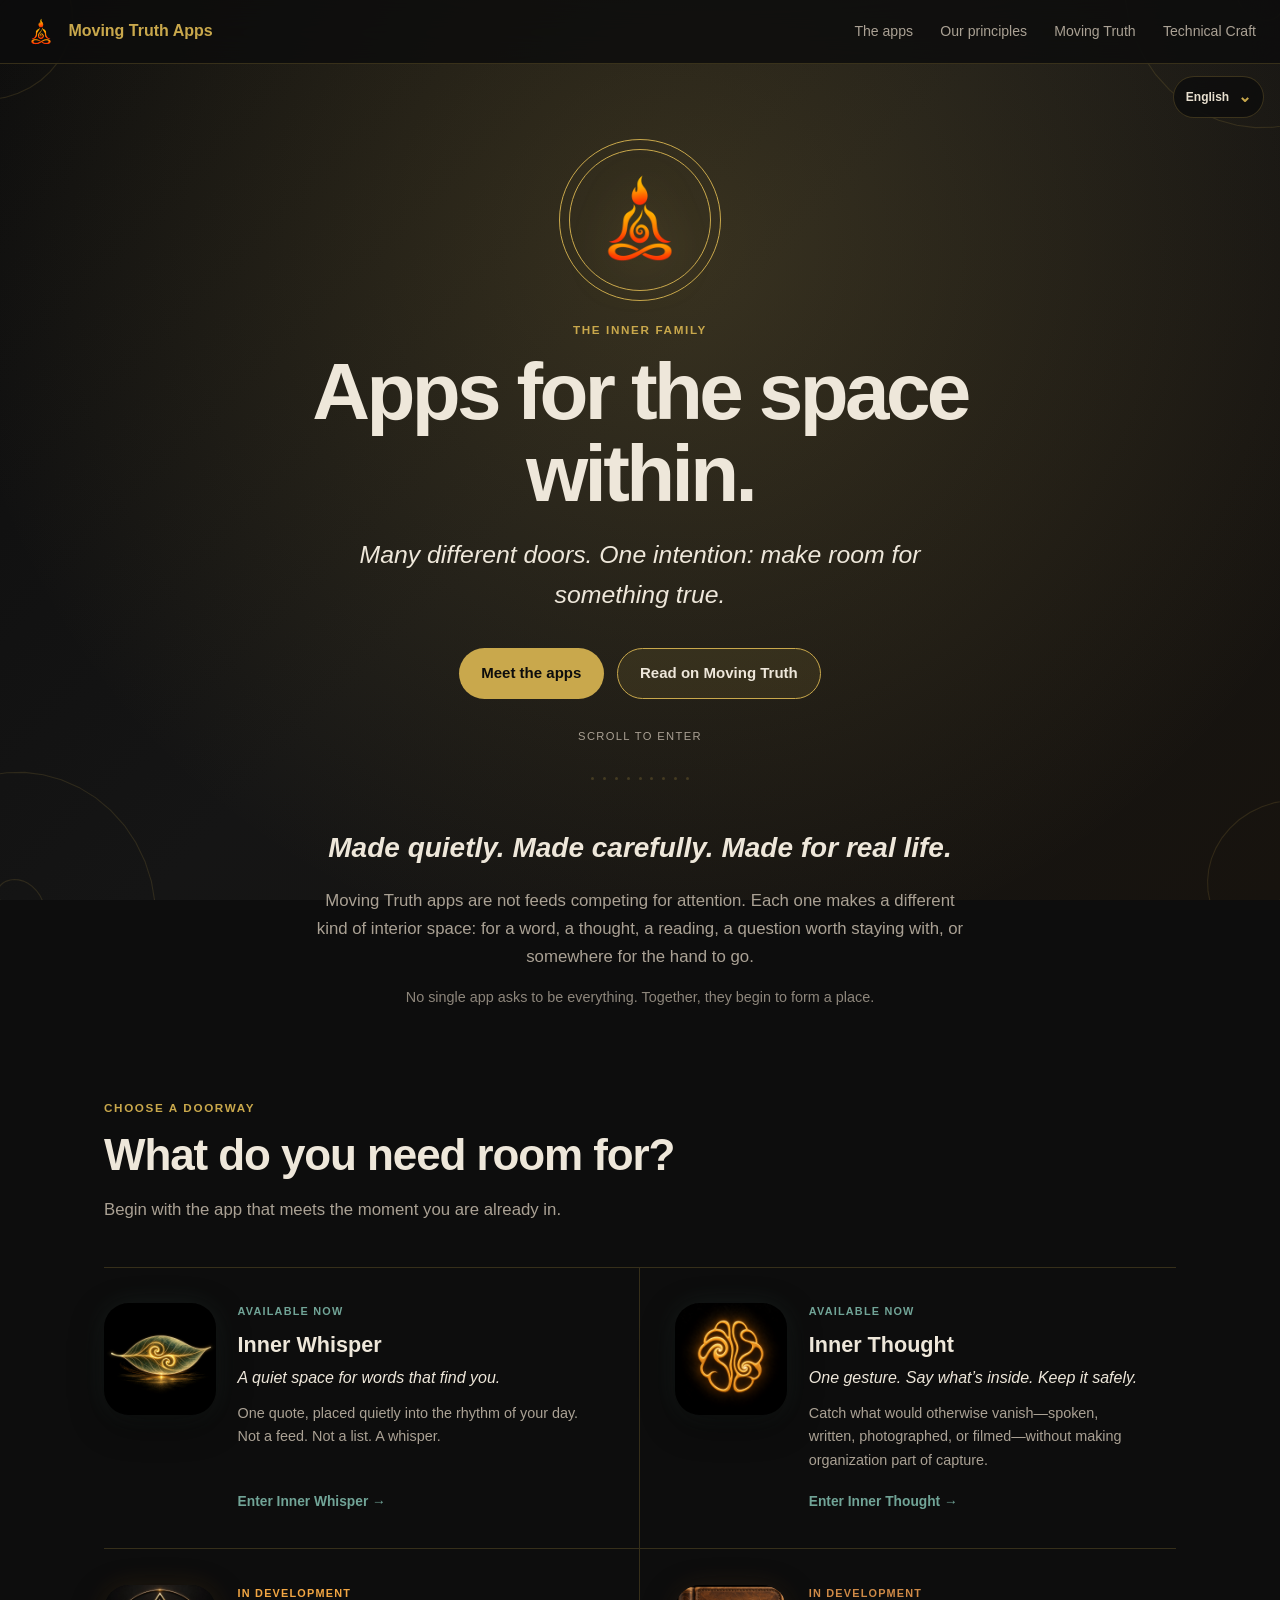
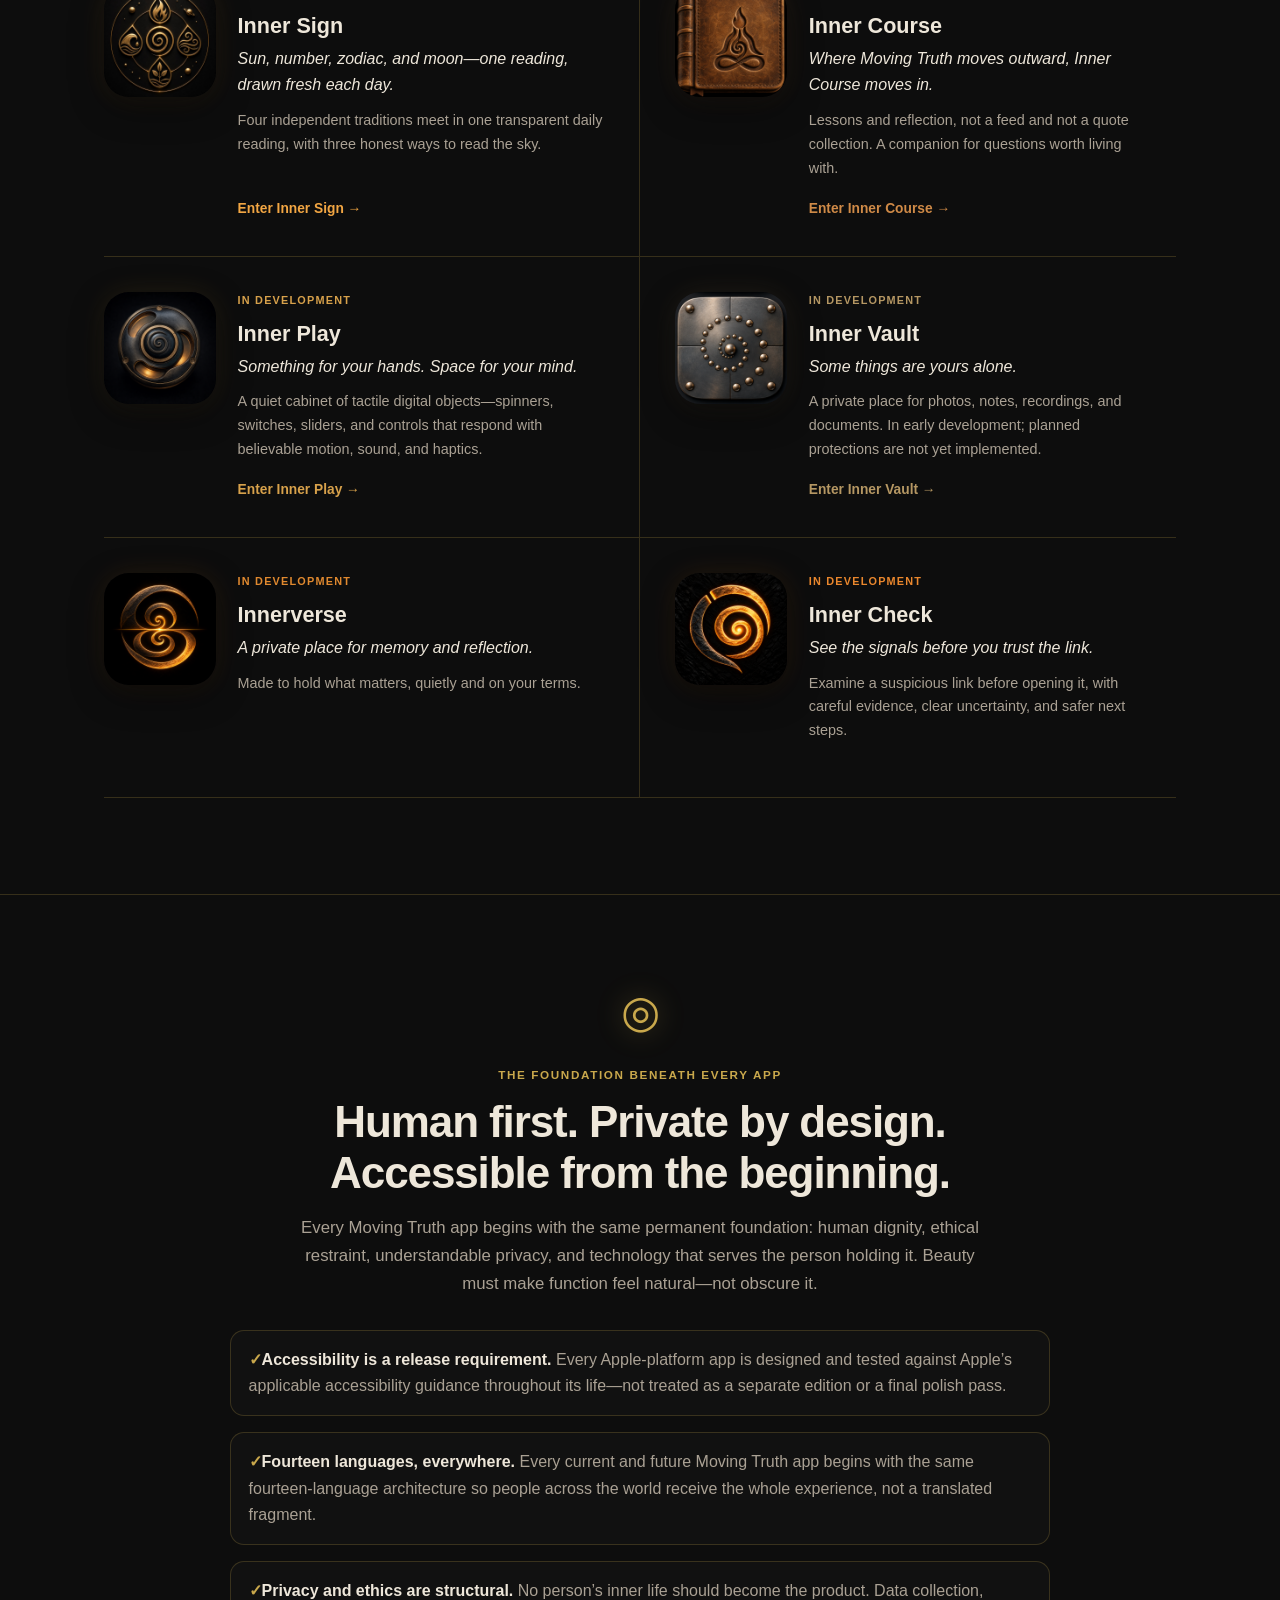
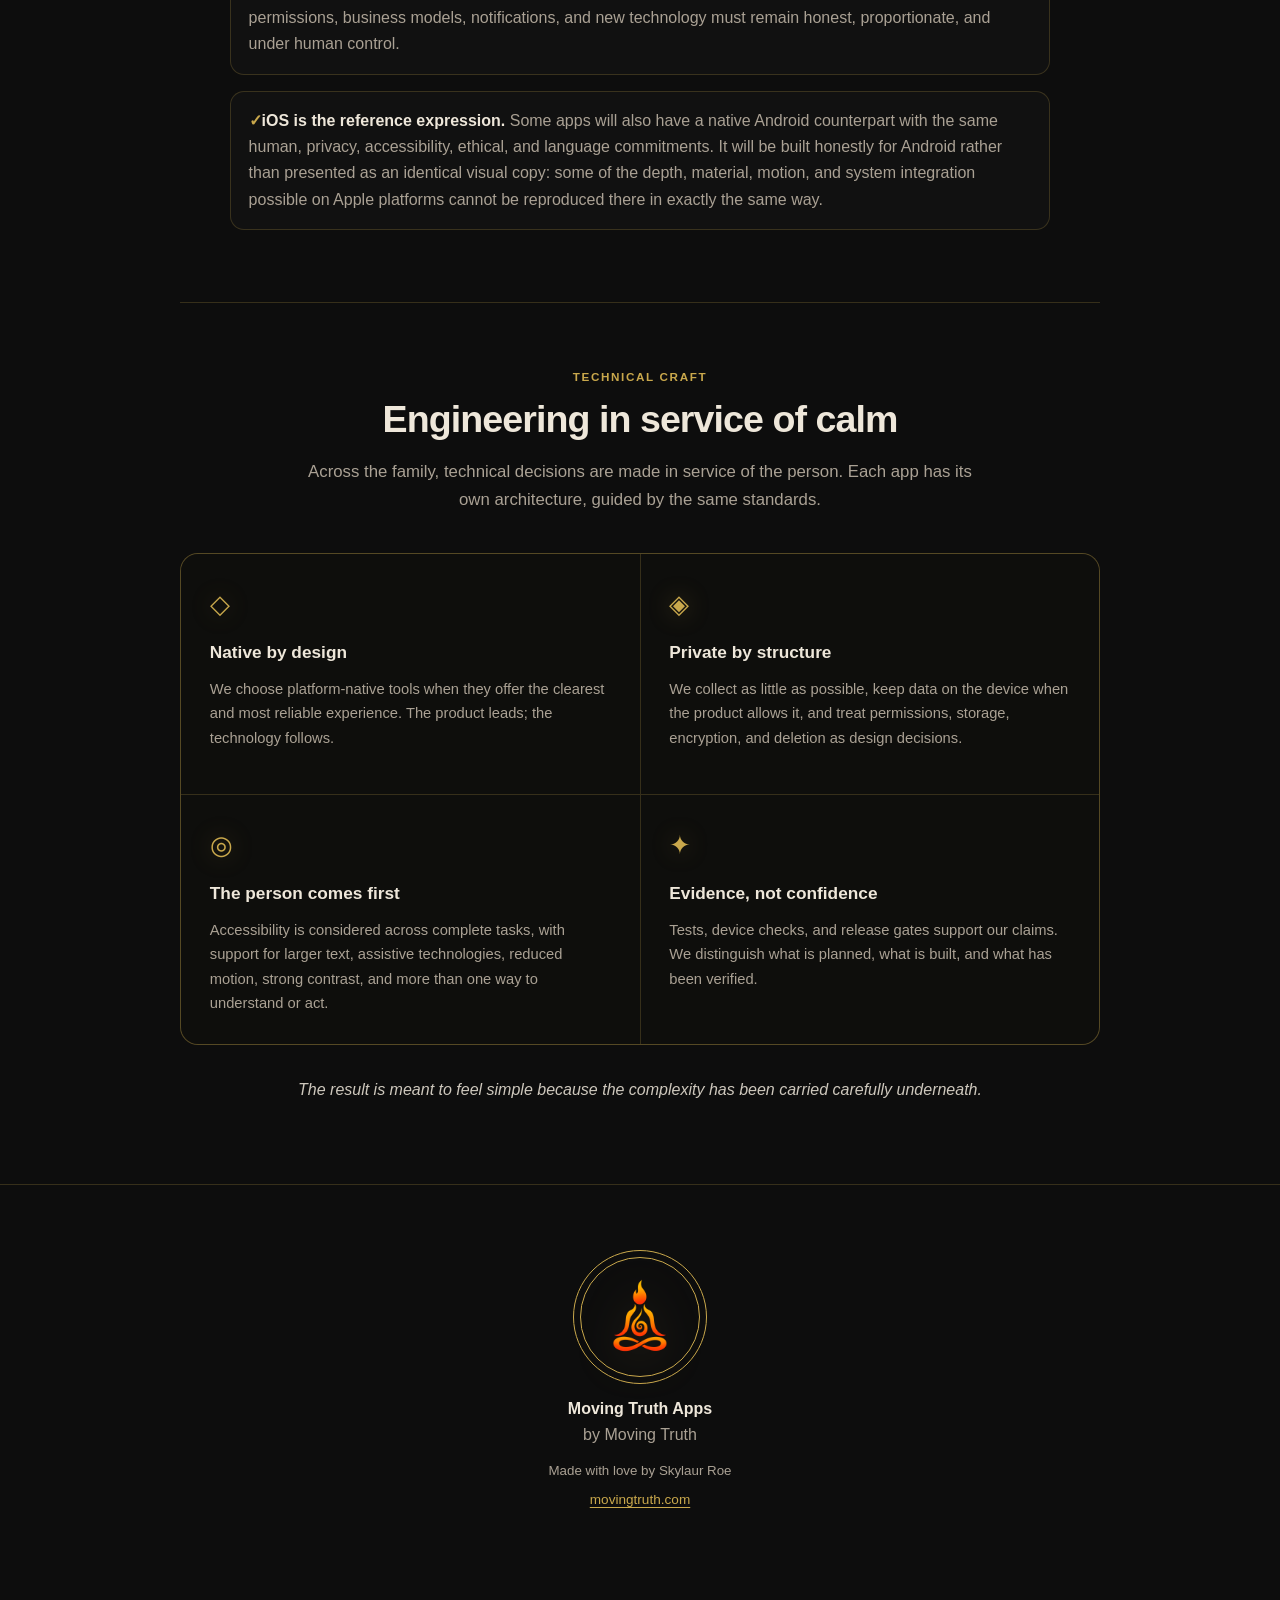
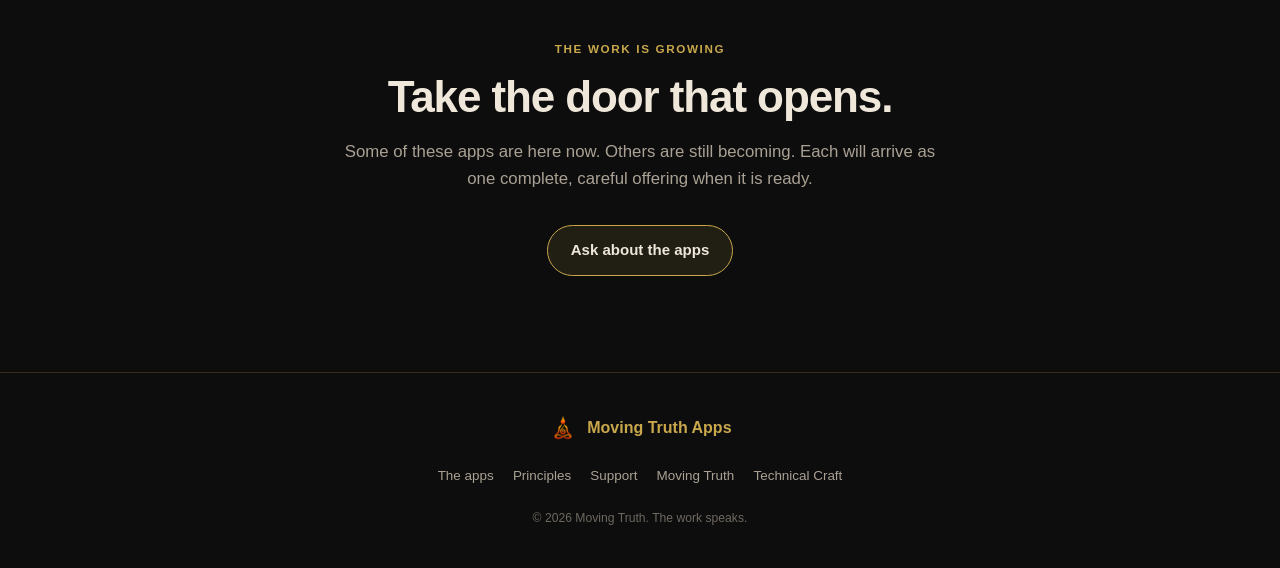
==== commit 5629731a: "Add Innerverse and Inner Check to the app family - add non-clickable In development cards for Innerv" ====
--- a/index.html
+++ b/index.html
@@ -262,6 +262,26 @@
             <span class="app-card__cta">Enter Inner Vault →</span>
           </div>
         </a>
+
+        <article class="app-card app-card--static" style="--card-rgb: 224, 137, 47" aria-labelledby="innerverse-card-title">
+          <img class="app-card__icon" src="assets/innerverse.png?v=20261111" alt="Innerverse app icon">
+          <div class="app-card__body">
+            <span class="app-card__status">In development</span>
+            <h3 id="innerverse-card-title">Innerverse</h3>
+            <p class="app-card__tagline">A private place for memory and reflection.</p>
+            <p class="app-card__copy">Made to hold what matters, quietly and on your terms.</p>
+          </div>
+        </article>
+
+        <article class="app-card app-card--static" style="--card-rgb: 234, 135, 45" aria-labelledby="inner-check-card-title">
+          <img class="app-card__icon" src="assets/inner-check.png?v=20261111" alt="Inner Check app icon">
+          <div class="app-card__body">
+            <span class="app-card__status">In development</span>
+            <h3 id="inner-check-card-title">Inner Check</h3>
+            <p class="app-card__tagline">See the signals before you trust the link.</p>
+            <p class="app-card__copy">Examine a suspicious link before opening it, with careful evidence, clear uncertainty, and safer next steps.</p>
+          </div>
+        </article>
       </div>
     </section>
 
--- a/styles.css
+++ b/styles.css
@@ -97,6 +97,8 @@
 .app-card:last-child:nth-child(odd) { grid-column: 1 / -1; border-right: 0; padding-right: 2.2rem; }
 .app-card:last-child:nth-child(odd) .app-card__body { max-width: 720px; }
 .app-card:hover { color: inherit; background: linear-gradient(120deg, rgba(var(--card-rgb), .1), transparent 72%); transform: translateY(-2px); }
+.app-card--static { cursor: default; }
+.app-card--static:hover { background: transparent; transform: none; }
 .app-card__icon { width: 112px; height: 112px; border-radius: 25px; object-fit: cover; box-shadow: 0 10px 34px rgba(0,0,0,.46), 0 0 28px rgba(var(--card-rgb), .12); }
 .app-card__body { display: flex; flex-direction: column; align-items: flex-start; }
 .app-card__status { display: inline-flex; margin-bottom: .65rem; color: rgb(var(--card-rgb)); font-size: .68rem; font-weight: 800; letter-spacing: .11em; text-transform: uppercase; }
